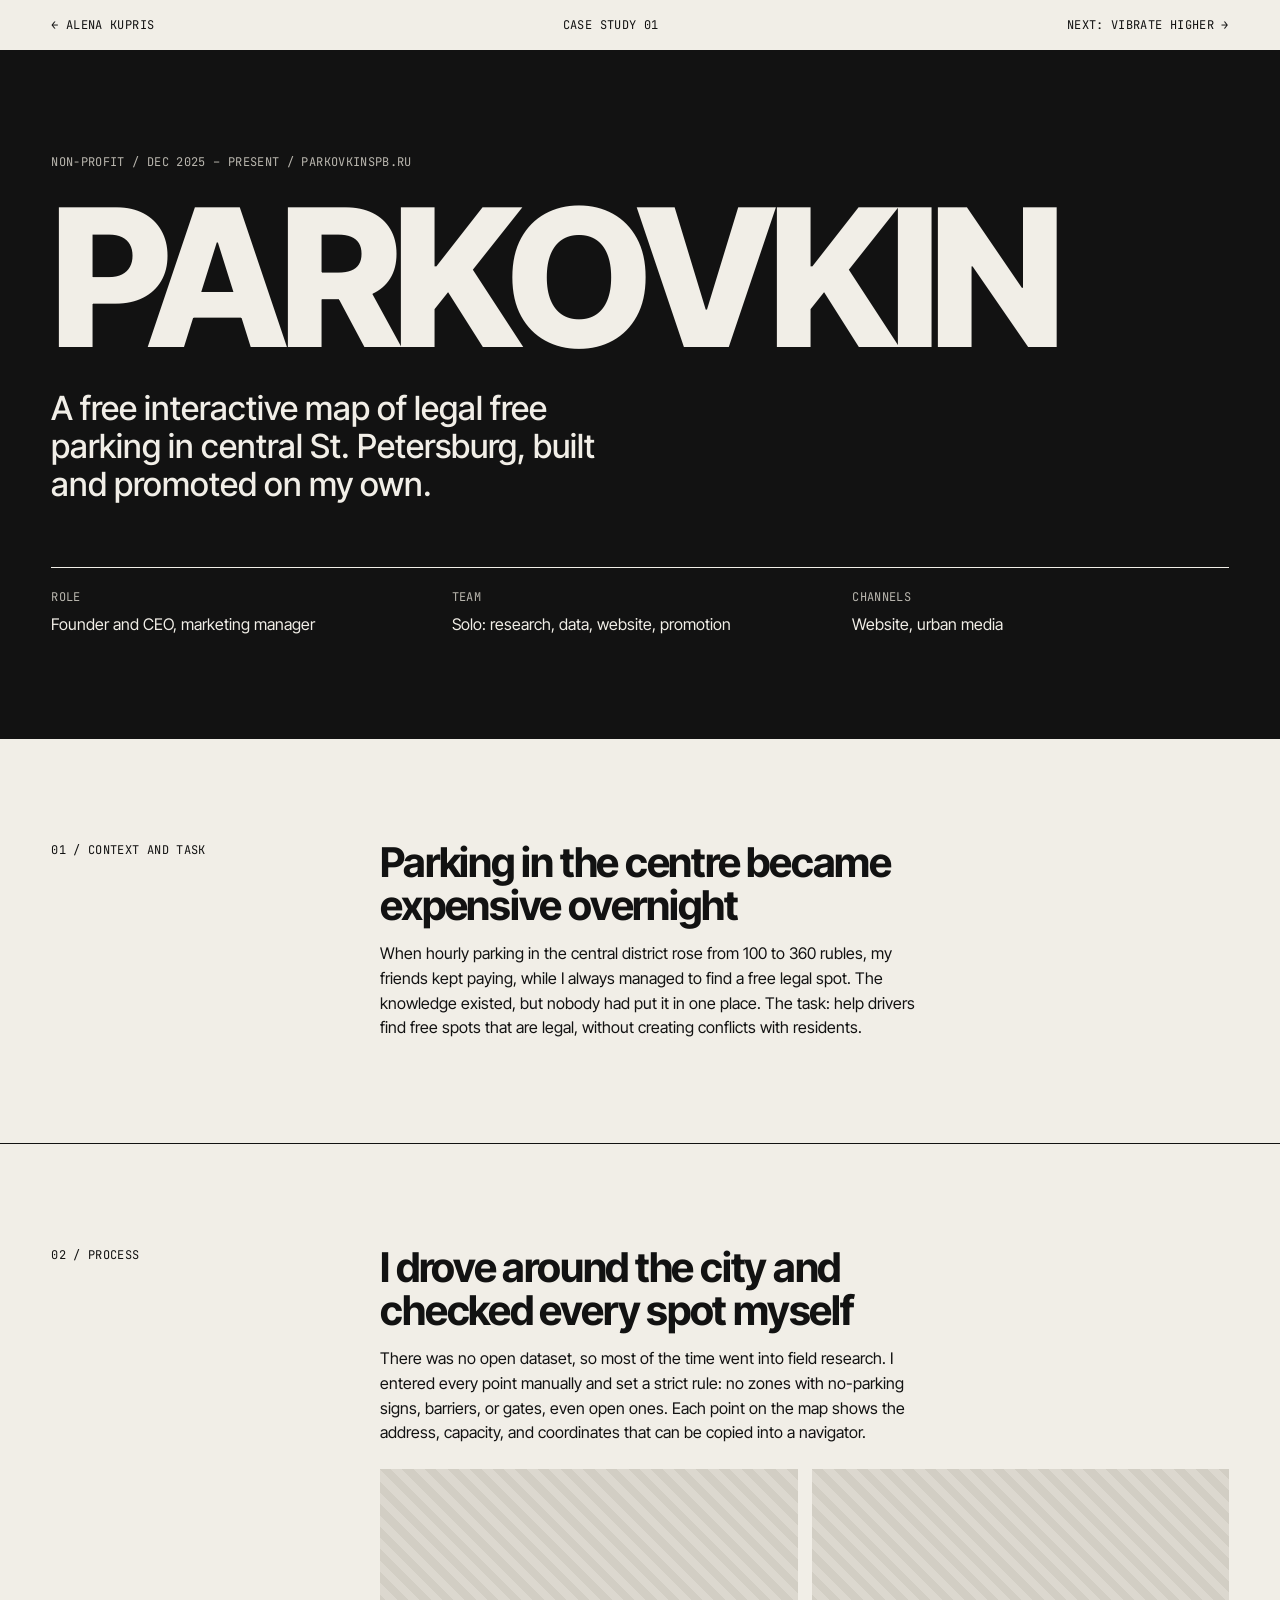
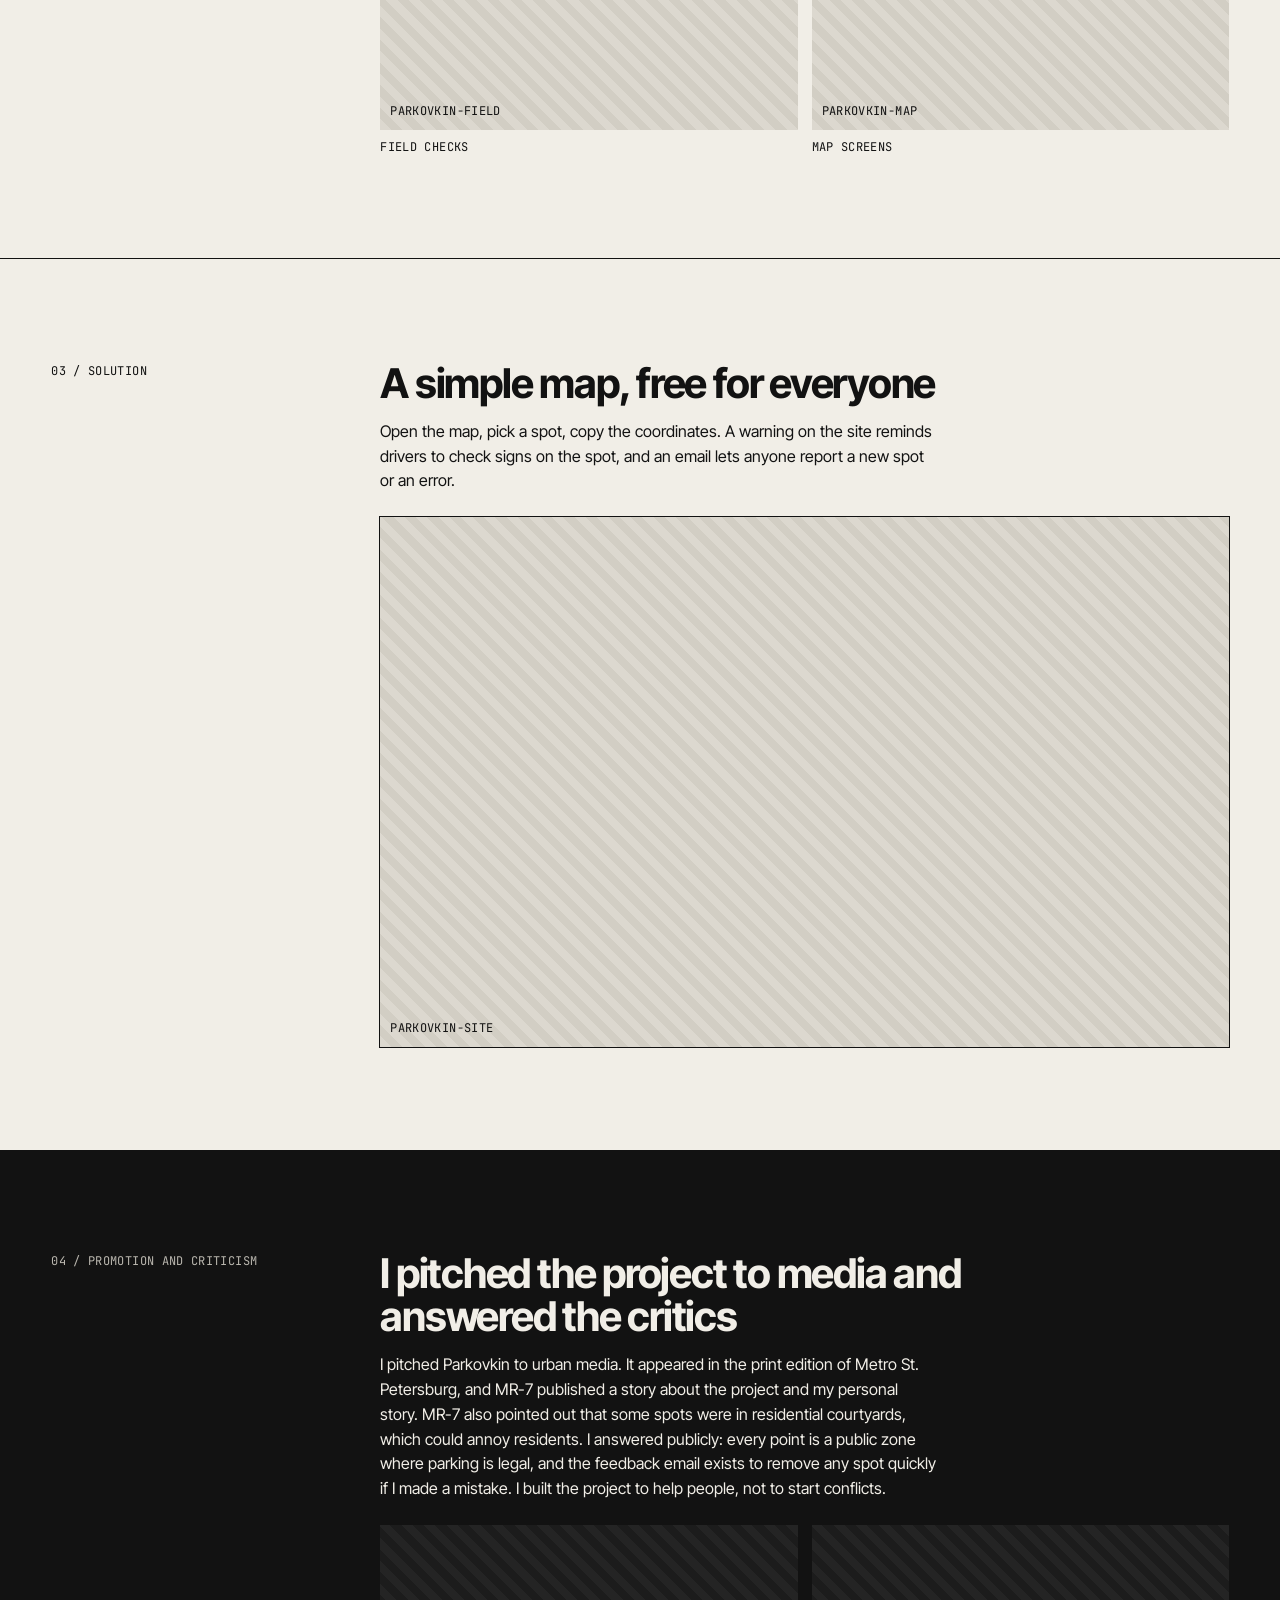
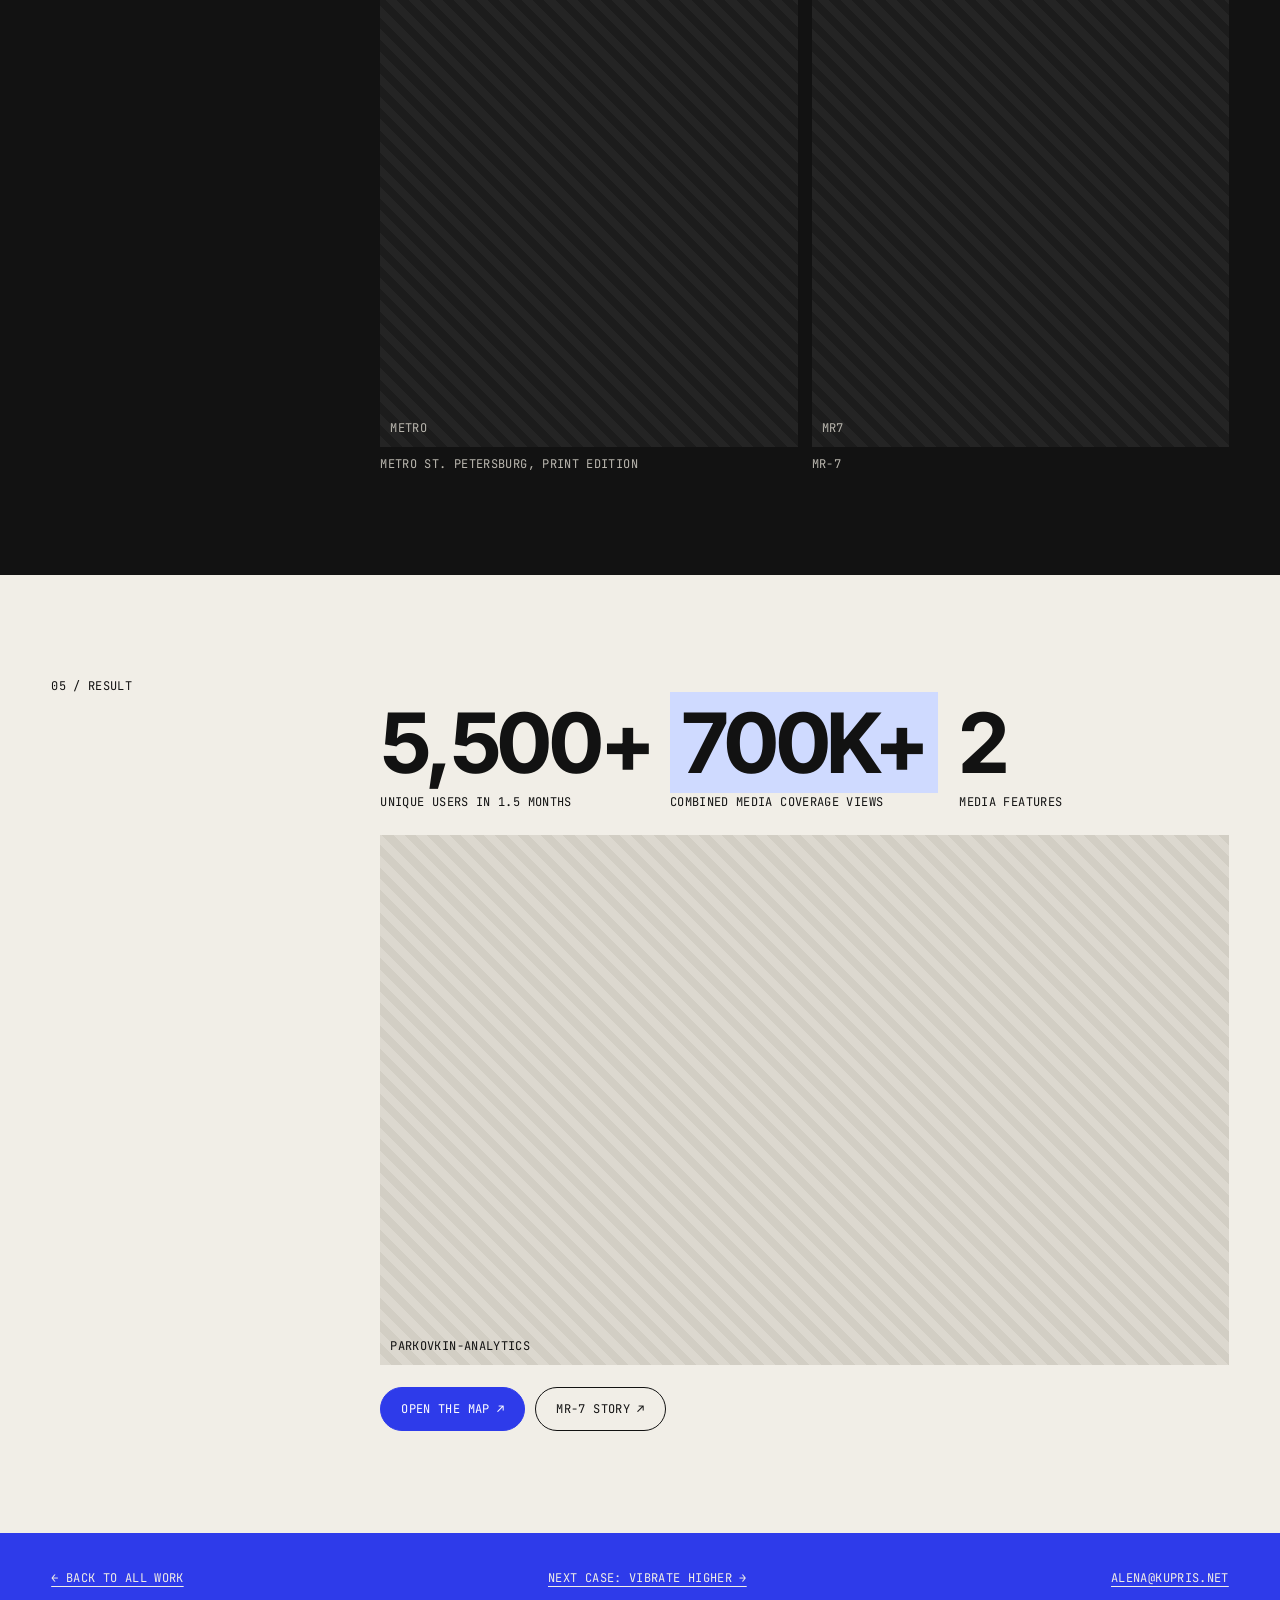
==== parkovkin.html @ 4ee92d3b "Add files via upload" ====
<!DOCTYPE html>
<html lang="en">
<head>
  <meta charset="UTF-8">
  <meta name="viewport" content="width=device-width, initial-scale=1, viewport-fit=cover">
  <title>Parkovkin — case study — Alena Kupris</title>
  <meta name="description" content="Parkovkin: a free map of legal free parking in central St. Petersburg. Idea, launch, users, and press.">
  <link rel="preconnect" href="https://fonts.googleapis.com">
  <link rel="preconnect" href="https://fonts.gstatic.com" crossorigin>
  <link href="https://fonts.googleapis.com/css2?family=Inter+Tight:wght@400;500;700;800&family=JetBrains+Mono:wght@400;500&display=swap" rel="stylesheet">
  <link rel="stylesheet" href="style.css">
</head>
<body>
<div class="cursor" id="cursor" aria-hidden="true"></div>

<nav class="pagebar mono">
  <a href="index.html#work">← Alena Kupris</a>
  <span class="hide-sm">Case study 01</span>
  <a href="vibrate-higher.html">Next: Vibrate Higher →</a>
</nav>

<header class="sec dark case-hero">
  <p class="mono muted">Non-profit / Dec 2025 – present / parkovkinspb.ru</p>
  <h1 class="giant giant--bleed">Parkovkin</h1>
  <p class="lead">A free interactive map of legal free parking in central St. Petersburg, built and promoted on my own.</p>
  <div class="case-facts">
    <div><p class="mono muted">Role</p><p>Founder and CEO, marketing manager</p></div>
    <div><p class="mono muted">Team</p><p>Solo: research, data, website, promotion</p></div>
    <div><p class="mono muted">Channels</p><p>Website, urban media</p></div>
  </div>
</header>

<main>
<section class="sec case-step">
  <p class="mono step-n">01 / Context and task</p>
  <div>
    <h2 class="h2">Parking in the centre became expensive overnight</h2>
    <p class="body">When hourly parking in the central district rose from 100 to 360 rubles, my friends kept paying, while I always managed to find a free legal spot. The knowledge existed, but nobody had put it in one place. The task: help drivers find free spots that are legal, without creating conflicts with residents.</p>
  </div>
</section>

<section class="sec case-step bordered">
  <p class="mono step-n">02 / Process</p>
  <div>
    <h2 class="h2">I drove around the city and checked every spot myself</h2>
    <p class="body">There was no open dataset, so most of the time went into field research. I entered every point manually and set a strict rule: no zones with no-parking signs, barriers, or gates, even open ones. Each point on the map shows the address, capacity, and coordinates that can be copied into a navigator.</p>
    <div class="grid2 mt">
      <figure><div class="media media--wide" data-src="img/parkovkin-field"><span class="mono">parkovkin-field</span></div><figcaption class="mono">Field checks</figcaption></figure>
      <figure><div class="media media--wide" data-src="img/parkovkin-map"><span class="mono">parkovkin-map</span></div><figcaption class="mono">Map screens</figcaption></figure>
    </div>
  </div>
</section>

<section class="sec case-step bordered">
  <p class="mono step-n">03 / Solution</p>
  <div>
    <h2 class="h2">A simple map, free for everyone</h2>
    <p class="body">Open the map, pick a spot, copy the coordinates. A warning on the site reminds drivers to check signs on the spot, and an email lets anyone report a new spot or an error.</p>
    <div class="media media--wide media--framed mt" data-src="img/parkovkin-site"><span class="mono">parkovkin-site</span></div>
  </div>
</section>

<section class="sec case-step dark">
  <p class="mono step-n muted">04 / Promotion and criticism</p>
  <div>
    <h2 class="h2">I pitched the project to media and answered the critics</h2>
    <p class="body">I pitched Parkovkin to urban media. It appeared in the print edition of Metro St. Petersburg, and MR-7 published a story about the project and my personal story. MR-7 also pointed out that some spots were in residential courtyards, which could annoy residents. I answered publicly: every point is a public zone where parking is legal, and the feedback email exists to remove any spot quickly if I made a mistake. I built the project to help people, not to start conflicts.</p>
    <div class="grid2 mt">
      <figure><div class="media media--tall" data-src="img/metro"><span class="mono">metro</span></div><figcaption class="mono muted">Metro St. Petersburg, print edition</figcaption></figure>
      <figure><div class="media media--tall" data-src="img/mr7"><span class="mono">mr7</span></div><figcaption class="mono muted">MR-7</figcaption></figure>
    </div>
  </div>
</section>

<section class="sec case-step">
  <p class="mono step-n">05 / Result</p>
  <div>
    <div class="stats3">
      <div><p class="num num--xl">5,500+</p><p class="mono">unique users in 1.5 months</p></div>
      <div><p class="num num--xl"><mark>700K+</mark></p><p class="mono">combined media coverage views</p></div>
      <div><p class="num num--xl">2</p><p class="mono">media features</p></div>
    </div>
    <div class="media media--wide mt" data-src="img/parkovkin-analytics"><span class="mono">parkovkin-analytics</span></div>
    <div class="btns">
      <a class="pill pill--fill mono" href="https://parkovkinspb.ru/" target="_blank" rel="noopener">Open the map ↗</a>
      <a class="pill mono" href="https://mr-7.ru/articles/2026/09/01/peterburzhenka-sozdala-kartu-s-besplatnymi-stoiankami-v-tsentre-nekotorye-okazalis-vo-dvorakh-zhilykh-domov-news" target="_blank" rel="noopener">MR-7 story ↗</a>
    </div>
  </div>
</section>
</main>

<footer class="sec contact contact--slim">
  <div class="contact__row mono">
    <a href="index.html">← Back to all work</a>
    <a href="vibrate-higher.html">Next case: Vibrate Higher →</a>
    <a href="mailto:alena@kupris.net">alena@kupris.net</a>
  </div>
</footer>
<script src="script.js"></script>
</body>
</html>
---- style.css ----
/* ===== Палитра: чтобы сменить акцент, поменяйте --sig, --sig-dark и --mark ===== */
:root{
  --paper:#F1EEE7;
  --ink:#121212;
  --crowd:#B9B6AE;
  --sig:#2E3BEA;        /* ультрамарин: акцент на светлом */
  --sig-dark:#9AA4FF;   /* тот же акцент для тёмных блоков */
  --mark:#CFDAFF;       /* «маркер» под словами и цифрами */
  --line:#3a3a3a;
  --pad:clamp(20px,4vw,56px);
}
*,*::before,*::after{box-sizing:border-box}
html{scroll-behavior:smooth;overflow-x:clip}
body{margin:0;overflow-x:clip;background:var(--paper);color:var(--ink);font-family:'Inter Tight',system-ui,sans-serif;font-size:16px;line-height:1.5;-webkit-font-smoothing:antialiased}
p,h1,h2,h3,ul,figure{margin:0}
ul{padding:0;list-style:none}
a{color:inherit;text-decoration:none}
a:focus-visible{outline:2px solid var(--sig);outline-offset:3px}

/* ---------- type ---------- */
.mono{font-family:'JetBrains Mono',monospace;font-size:12px;letter-spacing:.03em;text-transform:uppercase;line-height:1.5}
.muted{color:var(--crowd)}
.accent{color:var(--sig)}
.dark .accent{color:var(--sig-dark)}
mark{background:var(--mark);color:var(--ink);padding:0 .15em}
.label{margin-bottom:18px}
.lead{font-size:clamp(22px,2.6vw,38px);line-height:1.15;font-weight:500;max-width:30ch}
.body{font-size:15px;line-height:1.55;margin-top:14px;max-width:56ch}
.num{font-weight:700;font-size:clamp(40px,5vw,72px);letter-spacing:-.04em;line-height:1;margin-bottom:8px}
.num--xl{font-size:clamp(52px,6.5vw,100px)}
.giant{font-weight:800;text-transform:uppercase;letter-spacing:-.045em;line-height:.86;font-size:clamp(64px,15vw,240px)}
.giant--md{font-size:clamp(48px,8vw,128px);margin:4px 0 36px}
.giant--bleed{margin:clamp(32px,6vw,90px) -6vw clamp(32px,4vw,56px) 0}
.h3{font-weight:700;font-size:clamp(22px,2.4vw,32px);line-height:1.1;margin:18px 0 6px}

/* ---------- sections ---------- */
.sec{padding:clamp(56px,8vw,120px) var(--pad);position:relative}
.dark{background:var(--ink);color:var(--paper);overflow:clip}
.bordered{border-top:1px solid var(--ink)}
.meta{display:flex;justify-content:space-between;gap:16px;flex-wrap:wrap}
.dark .meta,.dark .label{color:var(--crowd)}
.btns{display:flex;flex-wrap:wrap;gap:10px;margin-top:22px}
.pill{border:1px solid currentColor;border-radius:40px;padding:12px 20px;transition:background .2s,color .2s}
.pill:hover{background:var(--ink);color:var(--paper)}
.pill--light:hover{background:var(--paper);color:var(--ink)}
figcaption{margin-top:8px}

/* ---------- media slots ---------- */
.media{position:relative;overflow:hidden;display:flex;align-items:flex-end;padding:10px;background:repeating-linear-gradient(45deg,#dcd8cf 0 8px,#d2cec4 8px 16px)}
.dark .media{background:repeating-linear-gradient(45deg,#242424 0 8px,#1c1c1c 8px 16px);color:var(--crowd)}
.media img,.media video{position:absolute;inset:0;width:100%;height:100%;object-fit:cover}
.media.loaded{background:none}
.media.loaded>.mono{display:none}
.media--portrait{aspect-ratio:3/4}
.media--portrait img{filter:grayscale(1);transition:filter .5s}
.media--portrait:hover img{filter:none}
.media--wide{aspect-ratio:16/10}
.media--video{aspect-ratio:16/9}
.media--tall{aspect-ratio:4/5}
.media--sq{aspect-ratio:1}
.media--framed{outline:1px solid var(--ink)}

/* ---------- hero ---------- */
.hero{position:relative;height:100vh;height:100svh;min-height:600px;overflow:hidden;background:var(--paper)}
.crowd{position:absolute;inset:0;display:flex;flex-wrap:wrap;align-content:flex-start;gap:4px 12px;padding:64px var(--pad) 0;font-family:'JetBrains Mono',monospace;font-size:clamp(11px,.9vw,13px);line-height:1.45;overflow:hidden;user-select:none}
.crowd span{white-space:nowrap}
.crowd--back{color:var(--ink)}
.crowd--back .hl{background:var(--mark);font-weight:500;padding:0 3px}
.crowd--front{background:var(--paper);color:var(--crowd);
  -webkit-mask-image:radial-gradient(circle at var(--x,50%) var(--y,30%),transparent 110px,#000 150px);
          mask-image:radial-gradient(circle at var(--x,50%) var(--y,30%),transparent 110px,#000 150px)}
.crowd--front .hl{background:none;font-weight:400;padding:0 3px}
.topbar{position:absolute;top:0;left:0;right:0;z-index:5;display:flex;justify-content:space-between;gap:16px;padding:calc(16px + env(safe-area-inset-top,0px)) var(--pad) 16px;background:var(--paper);border-bottom:1px solid var(--ink)}
.topbar a:hover{color:var(--sig)}
.hero__hint{position:absolute;z-index:5;top:72px;right:var(--pad);background:var(--ink);color:var(--paper);padding:8px 14px;border-radius:40px;pointer-events:none}
.hero__content{position:absolute;left:0;right:0;bottom:0;z-index:4;background:var(--paper);border-top:1px solid var(--ink);padding:clamp(20px,3vw,40px) var(--pad) clamp(24px,3vw,40px);display:grid;grid-template-columns:minmax(0,1.25fr) minmax(0,1fr);gap:16px 48px;align-items:end}
.hero__name{grid-column:1/-1;font-weight:800;text-transform:uppercase;letter-spacing:-.05em;line-height:.85;font-size:clamp(56px,11.5vw,200px)}
.hero__claim{font-size:clamp(20px,2.2vw,34px);line-height:1.15;font-weight:500;max-width:24ch}
.circled{position:relative;display:inline-block}
.circled svg{position:absolute;left:-8%;top:-22%;width:116%;height:144%;overflow:visible;pointer-events:none}
.draw{fill:none;stroke:var(--sig);stroke-width:3;stroke-linecap:round;stroke-dasharray:900;stroke-dashoffset:900;animation:draw 1.2s .5s ease-out forwards}
@keyframes draw{to{stroke-dashoffset:0}}
.proof{display:grid;grid-template-columns:repeat(3,minmax(0,1fr));gap:16px}
.proof b{display:block;font-size:clamp(28px,3vw,48px);letter-spacing:-.04em;line-height:1;margin-bottom:6px}
.proof span{font-size:13px;line-height:1.3;display:block}

/* ---------- about ---------- */
.about{display:grid;grid-template-columns:minmax(0,.8fr) minmax(0,1.6fr);gap:clamp(24px,5vw,80px);align-items:start}
.stats{display:grid;grid-template-columns:repeat(4,minmax(0,1fr));gap:20px;margin-top:40px}
.stats .num{font-size:clamp(36px,4.2vw,64px)}
.stats--3{grid-template-columns:repeat(3,minmax(0,1fr));margin:28px 0 8px}
.ring{position:relative;display:inline-block}
.ring svg{position:absolute;left:-7%;top:-22%;width:114%;height:144%;overflow:visible}
.ring ellipse{fill:none;stroke:var(--sig);stroke-width:2;vector-effect:non-scaling-stroke}

/* ---------- parkovkin ---------- */
.cols3{display:grid;grid-template-columns:repeat(3,minmax(0,1fr));gap:28px}
.cols3 p:last-child{font-size:15px;line-height:1.5;margin-top:8px;max-width:36ch}
.park__main{display:grid;grid-template-columns:minmax(0,1.3fr) minmax(0,1fr);gap:clamp(24px,5vw,80px);align-items:center}
.park__stats{display:flex;flex-direction:column;gap:26px}
.row4{display:grid;grid-template-columns:repeat(4,minmax(0,1fr));gap:14px;margin-top:clamp(32px,4vw,56px)}
.row3{display:grid;grid-template-columns:repeat(3,minmax(0,1fr));gap:14px;margin:clamp(32px,4vw,56px) 0 10px}

/* ---------- vibrate higher ---------- */
.vibe{display:grid;grid-template-columns:minmax(0,1fr) minmax(0,1.3fr);gap:clamp(24px,5vw,80px);margin-top:28px;align-items:start}
.vibe__wins{display:grid;grid-template-columns:repeat(2,minmax(0,1fr));gap:14px}
.vibe__wins .win-a,.vibe__wins .win-d{grid-column:1/-1}

/* ---------- experience ---------- */
.jobs{border-bottom:1px solid var(--line)}
.job{display:grid;grid-template-columns:170px minmax(0,1fr) minmax(0,1.5fr);gap:24px;padding:24px 0;border-top:1px solid var(--line)}
.job h3{font-size:clamp(20px,2vw,28px);font-weight:700;margin-bottom:4px}
.job>p:last-child{font-size:15px;line-height:1.55}
.work-feature{display:grid;grid-template-columns:minmax(0,1.3fr) minmax(0,1fr);gap:clamp(24px,5vw,80px);align-items:end;margin-top:clamp(48px,6vw,80px)}

/* ---------- more work ---------- */
.grid-work{display:grid;grid-template-columns:repeat(3,minmax(0,1fr));gap:clamp(20px,3vw,36px) 18px}
.w--big{grid-column:span 2}
.w h3{font-size:clamp(18px,1.8vw,24px);font-weight:700;margin:14px 0 2px}
.grid-work .media--tall{aspect-ratio:auto;height:100%;min-height:240px}
.w{display:flex;flex-direction:column}
.w .media{flex:1}
.w--big .media,.w .media--sq{flex:none}

/* ---------- impact ---------- */
.impact{display:grid;grid-template-columns:repeat(2,minmax(0,1fr));gap:clamp(24px,5vw,72px)}
.impact .mono{margin-top:16px}
.impact .h3{margin-top:6px}

/* ---------- research ---------- */
.research{border-bottom:1px solid var(--line)}
.r{display:grid;grid-template-columns:170px minmax(0,1fr) minmax(0,1.5fr);gap:24px;padding:28px 0;border-top:1px solid var(--line)}
.r h3{font-size:clamp(24px,3vw,44px);font-weight:700;letter-spacing:-.03em;line-height:1;margin-bottom:8px}
.r>p:last-child{font-size:15px;line-height:1.55}

/* ---------- teaching ---------- */
.teach{display:grid;grid-template-columns:minmax(0,1.2fr) minmax(0,1fr);gap:clamp(24px,5vw,80px)}
.teach .h3:first-child{margin-top:0}
.teach__side .mono{margin-top:8px}
.coddy{margin-top:40px;padding-top:4px;border-top:1px solid var(--ink)}

/* ---------- recognition ---------- */
.awards li{display:grid;grid-template-columns:minmax(0,1.3fr) minmax(0,1fr);gap:24px;padding:16px 0;border-top:1px solid var(--ink);font-size:clamp(17px,1.6vw,22px);font-weight:500;line-height:1.25}
.awards li:last-child{border-bottom:1px solid var(--ink)}
.awards .mono{align-self:center}

/* ---------- contact ---------- */
.contact{background:var(--sig);color:var(--paper)}
.contact .giant{margin:48px 0 28px}
.contact__row{display:flex;justify-content:space-between;gap:16px;flex-wrap:wrap}
.contact__row a{text-decoration:underline;text-underline-offset:4px}

/* ---------- cursor: inverts whatever is under it, so it never blends in ---------- */
.cursor{position:fixed;left:0;top:0;width:10px;height:10px;border-radius:50%;background:#fff;mix-blend-mode:difference;pointer-events:none;z-index:1000;transform:translate(-50%,-50%);transition:width .2s,height .2s,background .2s,border-color .2s;border:1.5px solid transparent;display:none;opacity:0}
@media (hover:hover) and (pointer:fine){
  .cursor{display:block}
  .cursor.is-hero{width:250px;height:250px;background:transparent;border-color:#fff}
  .cursor.is-link{width:36px;height:36px}
}

/* ---------- responsive ---------- */
@media (max-width:900px){
  .about,.park__main,.vibe,.work-feature,.impact,.teach{grid-template-columns:1fr}
  .hero__content{grid-template-columns:1fr}
  .stats{grid-template-columns:repeat(2,minmax(0,1fr));row-gap:32px}
  .cols3{grid-template-columns:1fr}
  .job,.r{grid-template-columns:1fr;gap:6px}
  .row4{grid-template-columns:repeat(2,minmax(0,1fr))}
  .grid-work{grid-template-columns:repeat(2,minmax(0,1fr))}
  .w--big{grid-column:1/-1}
  .awards li{grid-template-columns:1fr;gap:4px}
  .media--portrait{max-width:380px}
}
@media (max-width:600px){
  .hide-sm{display:none}
  .hero__hint{top:62px;left:var(--pad);right:auto}
  .proof{grid-template-columns:1fr;gap:10px}
  .proof li{display:flex;align-items:baseline;gap:12px}
  .proof b{margin:0;min-width:96px}
  .crowd--front{-webkit-mask-image:radial-gradient(circle at var(--x,50%) var(--y,30%),transparent 75px,#000 110px);mask-image:radial-gradient(circle at var(--x,50%) var(--y,30%),transparent 75px,#000 110px)}
  .row3,.stats--3{grid-template-columns:1fr 1fr}
  .grid-work{grid-template-columns:1fr}
}
@media (prefers-reduced-motion:reduce){
  html{scroll-behavior:auto}
  .draw{animation:none;stroke-dashoffset:0}
}
html.has-cursor, html.has-cursor *{cursor:none !important}

/* ===================== v3 additions ===================== */
.topbar__links{display:flex;gap:20px}
.numbers{display:grid;grid-template-columns:repeat(5,minmax(0,1fr));gap:20px;padding:clamp(28px,4vw,48px) var(--pad);border-top:1px solid var(--ink);border-bottom:1px solid var(--ink)}
.numbers .num{font-size:clamp(36px,4.5vw,68px)}
.about{padding-bottom:clamp(40px,6vw,80px)}

.pill--fill{background:var(--sig);border-color:var(--sig);color:#fff}
.pill--fill:hover{background:var(--ink);border-color:var(--ink);color:var(--paper)}
.dark .pill--fill:hover{background:var(--paper);border-color:var(--paper);color:var(--ink)}

.key__media{display:grid;grid-template-columns:minmax(0,1.4fr) minmax(0,1fr);gap:clamp(24px,5vw,72px);align-items:center;margin-top:clamp(40px,5vw,72px)}
.key__stats{display:flex;flex-direction:column;gap:24px}
.vibe__wins .win-wide{grid-column:1/-1}

/* experience timeline */
.co{display:grid;grid-template-columns:minmax(0,.7fr) minmax(0,1.6fr);gap:clamp(24px,5vw,72px);padding:clamp(36px,4vw,56px) 0;border-top:1px solid var(--line)}
.co--last{border-bottom:1px solid var(--line)}
.co__meta{position:sticky;top:24px;align-self:start;display:flex;flex-direction:column;gap:12px}
.co__name{font-size:clamp(28px,3.4vw,52px);font-weight:800;letter-spacing:-.03em;line-height:1;text-transform:uppercase}
.co__line{font-size:clamp(17px,1.6vw,22px);line-height:1.35;margin-bottom:22px;max-width:44ch}
.facts li{padding:10px 0;border-bottom:1px solid var(--line);font-size:15px;line-height:1.5}
.facts li:first-child{padding-top:0}
.facts b{color:var(--sig-dark);font-weight:700}
.co__work{display:grid;grid-template-columns:repeat(2,minmax(0,1fr));gap:16px;margin-top:28px}
.card h4{font-size:18px;font-weight:700;margin:12px 0 2px}
a.card:hover h4{color:var(--sig-dark)}
.grid2{display:grid;grid-template-columns:repeat(2,minmax(0,1fr));gap:14px}
.grid3{display:grid;grid-template-columns:repeat(3,minmax(0,1fr));gap:14px}
.co__body>.grid3{margin-top:28px}
.grid5{display:grid;grid-template-columns:repeat(5,minmax(0,1fr));gap:10px}
.span2{grid-column:1/-1}
.mt{margin-top:24px}

/* teaching */
.stats3{display:grid;grid-template-columns:repeat(3,minmax(0,1fr));gap:20px;margin:24px 0 8px}
.teach .grid2{align-content:start}

/* volunteering */
.tint{background:#E6E2D8}
.giant--sm{font-size:clamp(40px,6vw,96px);margin:10px 0 18px}
.vol{display:grid;grid-template-columns:minmax(0,1.3fr) minmax(0,1fr);gap:clamp(24px,5vw,72px);align-items:start}
.vol .grid2 .media--tall{aspect-ratio:4/5}
.vol2{display:grid;grid-template-columns:minmax(0,1.3fr) minmax(0,1fr);gap:clamp(24px,5vw,72px);margin-top:clamp(48px,6vw,88px);padding-top:clamp(32px,4vw,48px);border-top:1px solid var(--ink)}
.vol2 .h3{margin-top:8px}

/* beyond */
.beyond{display:grid;grid-template-columns:minmax(0,1.5fr) minmax(0,1fr);gap:clamp(24px,5vw,72px);align-items:start}
.small-list li{font-size:14px;line-height:1.45;padding:9px 0;border-top:1px solid var(--ink)}
.small-list li:last-child{border-bottom:1px solid var(--ink)}

/* case pages */
.pagebar{position:sticky;top:0;z-index:20;display:flex;justify-content:space-between;gap:16px;padding:calc(16px + env(safe-area-inset-top,0px)) var(--pad) 16px;background:var(--paper);border-bottom:1px solid var(--ink)}
.pagebar a:hover{color:var(--sig)}
.case-hero .lead{margin-top:8px}
.case-hero .giant{margin:24px 0 28px}
.case-facts{display:grid;grid-template-columns:repeat(3,minmax(0,1fr));gap:24px;margin-top:clamp(36px,5vw,64px);padding-top:20px;border-top:1px solid currentColor}
.case-facts p:last-child{font-size:16px;margin-top:6px}
.case-step{display:grid;grid-template-columns:minmax(0,.5fr) minmax(0,1.6fr);gap:clamp(24px,5vw,72px)}
.step-n{position:sticky;top:80px;align-self:start}
.h2{font-size:clamp(26px,3.2vw,48px);font-weight:700;letter-spacing:-.03em;line-height:1.05;max-width:22ch}
.case-step .body{font-size:16px;max-width:62ch}
.vibe-gallery{display:grid;grid-template-columns:repeat(2,minmax(0,1fr));gap:14px}
.contact--slim{padding-top:36px;padding-bottom:36px}

@media (max-width:900px){
  .numbers{grid-template-columns:repeat(2,minmax(0,1fr));row-gap:28px}
  .numbers>div:last-child{grid-column:1/-1}
  .key__media,.co,.vol,.vol2,.beyond,.case-step{grid-template-columns:1fr}
  .co__meta,.step-n{position:static}
  .case-facts{grid-template-columns:1fr}
}
@media (max-width:600px){
  .grid3{grid-template-columns:repeat(2,minmax(0,1fr))}
  .grid5{grid-template-columns:repeat(3,minmax(0,1fr))}
  .co__work,.vibe-gallery{grid-template-columns:1fr}
  .stats3{grid-template-columns:1fr 1fr}
  .topbar__links{gap:14px}
}
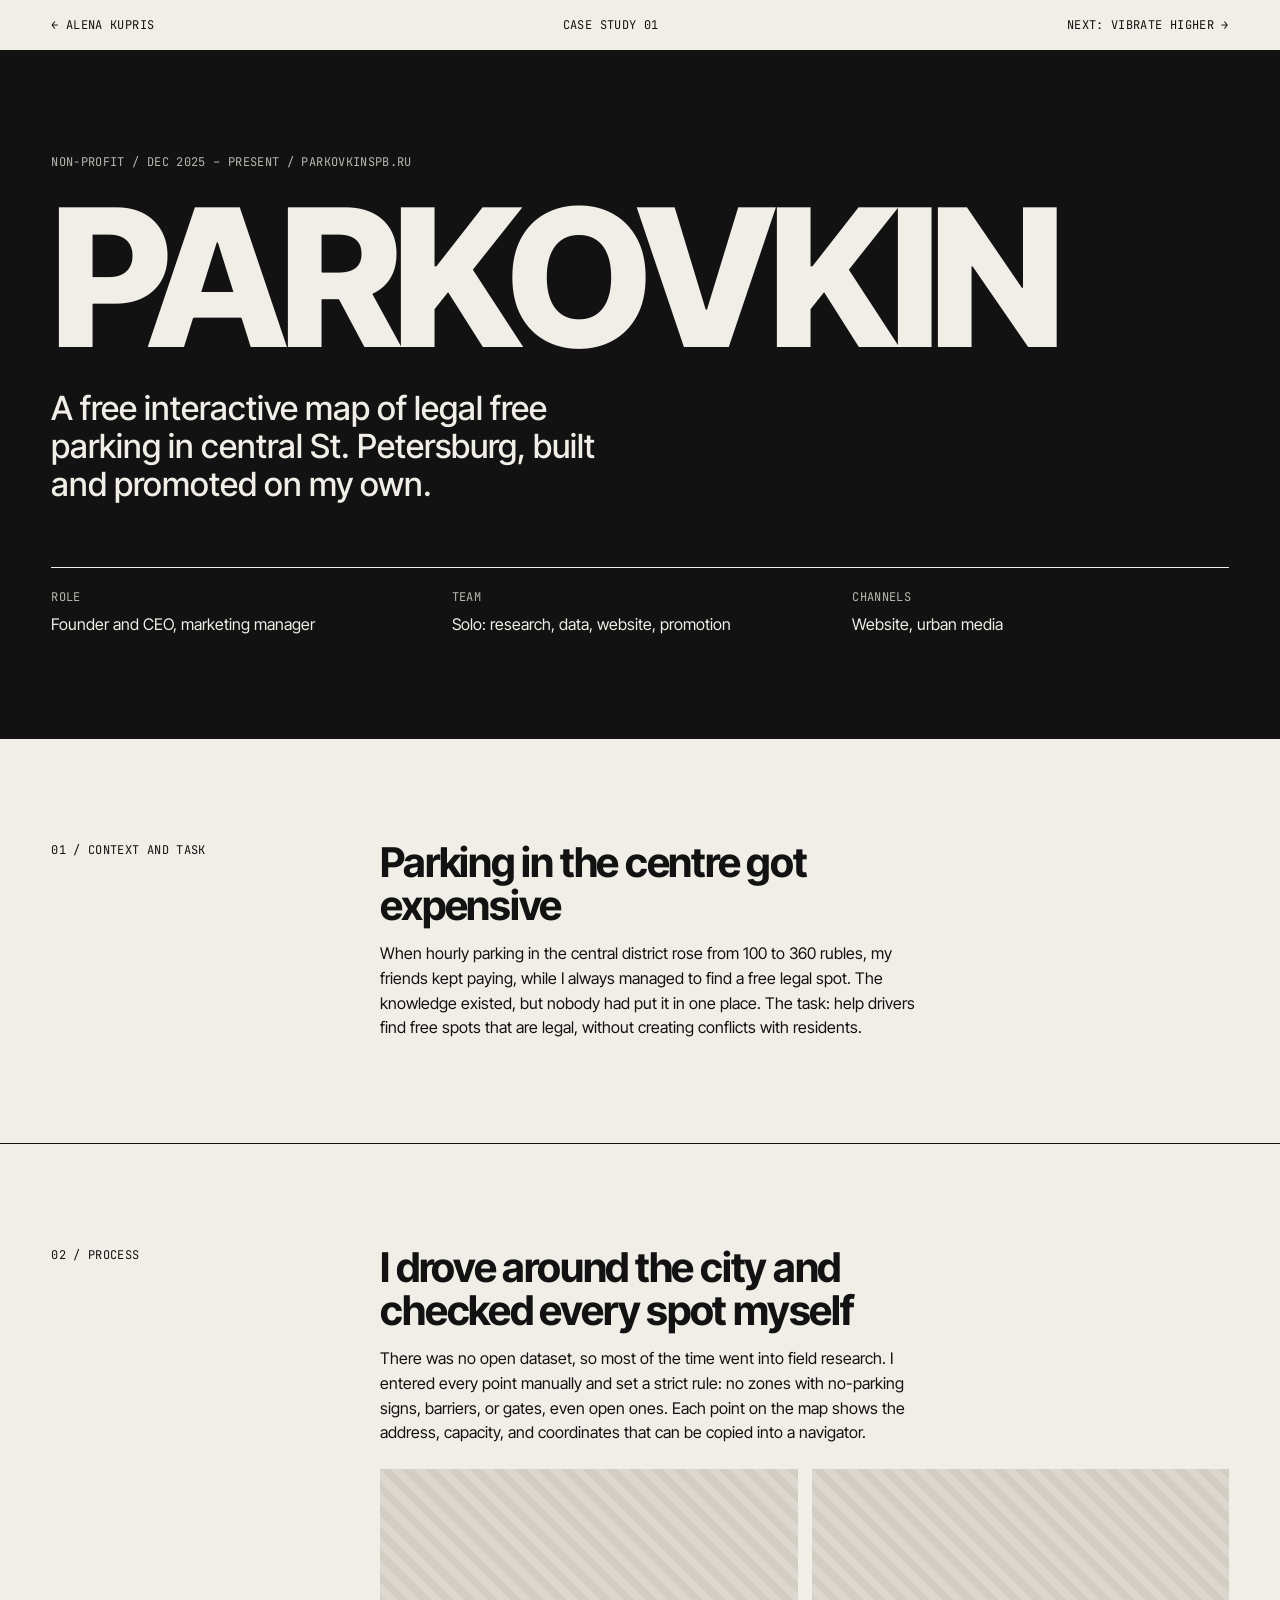
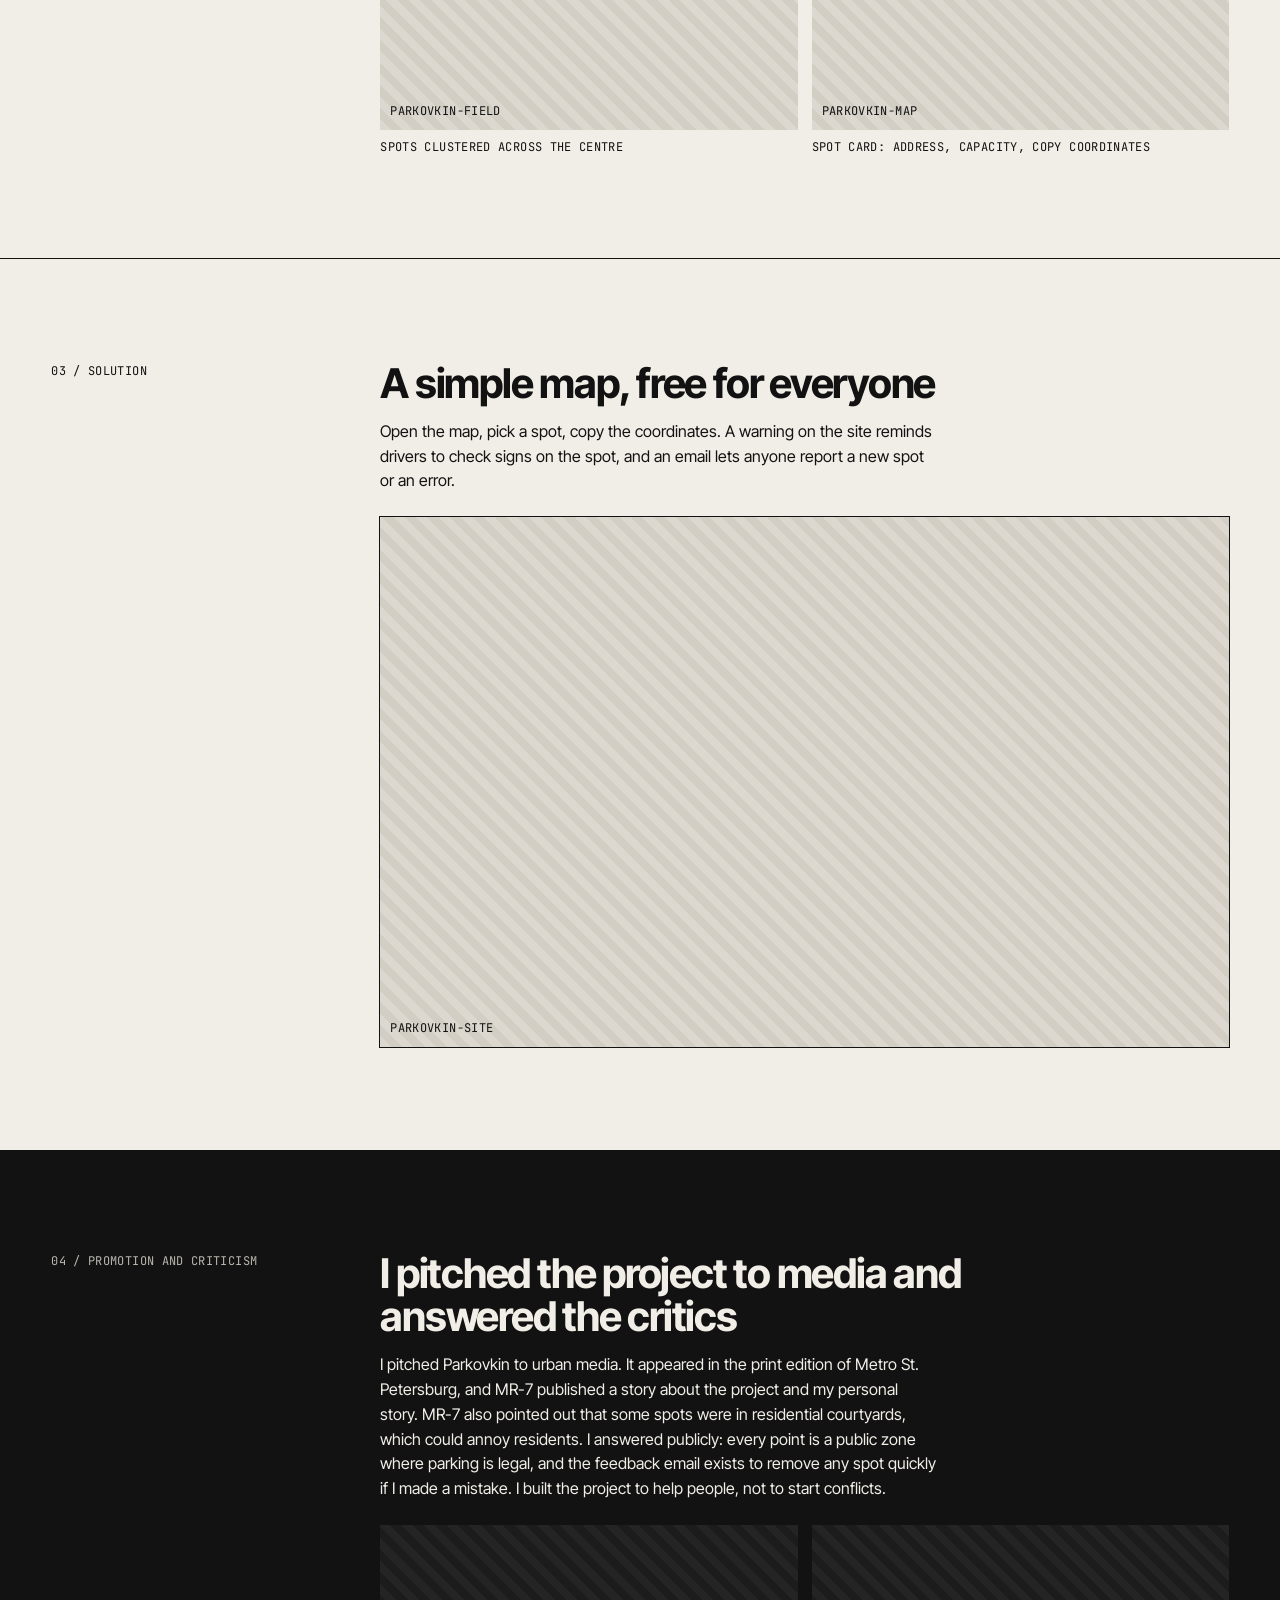
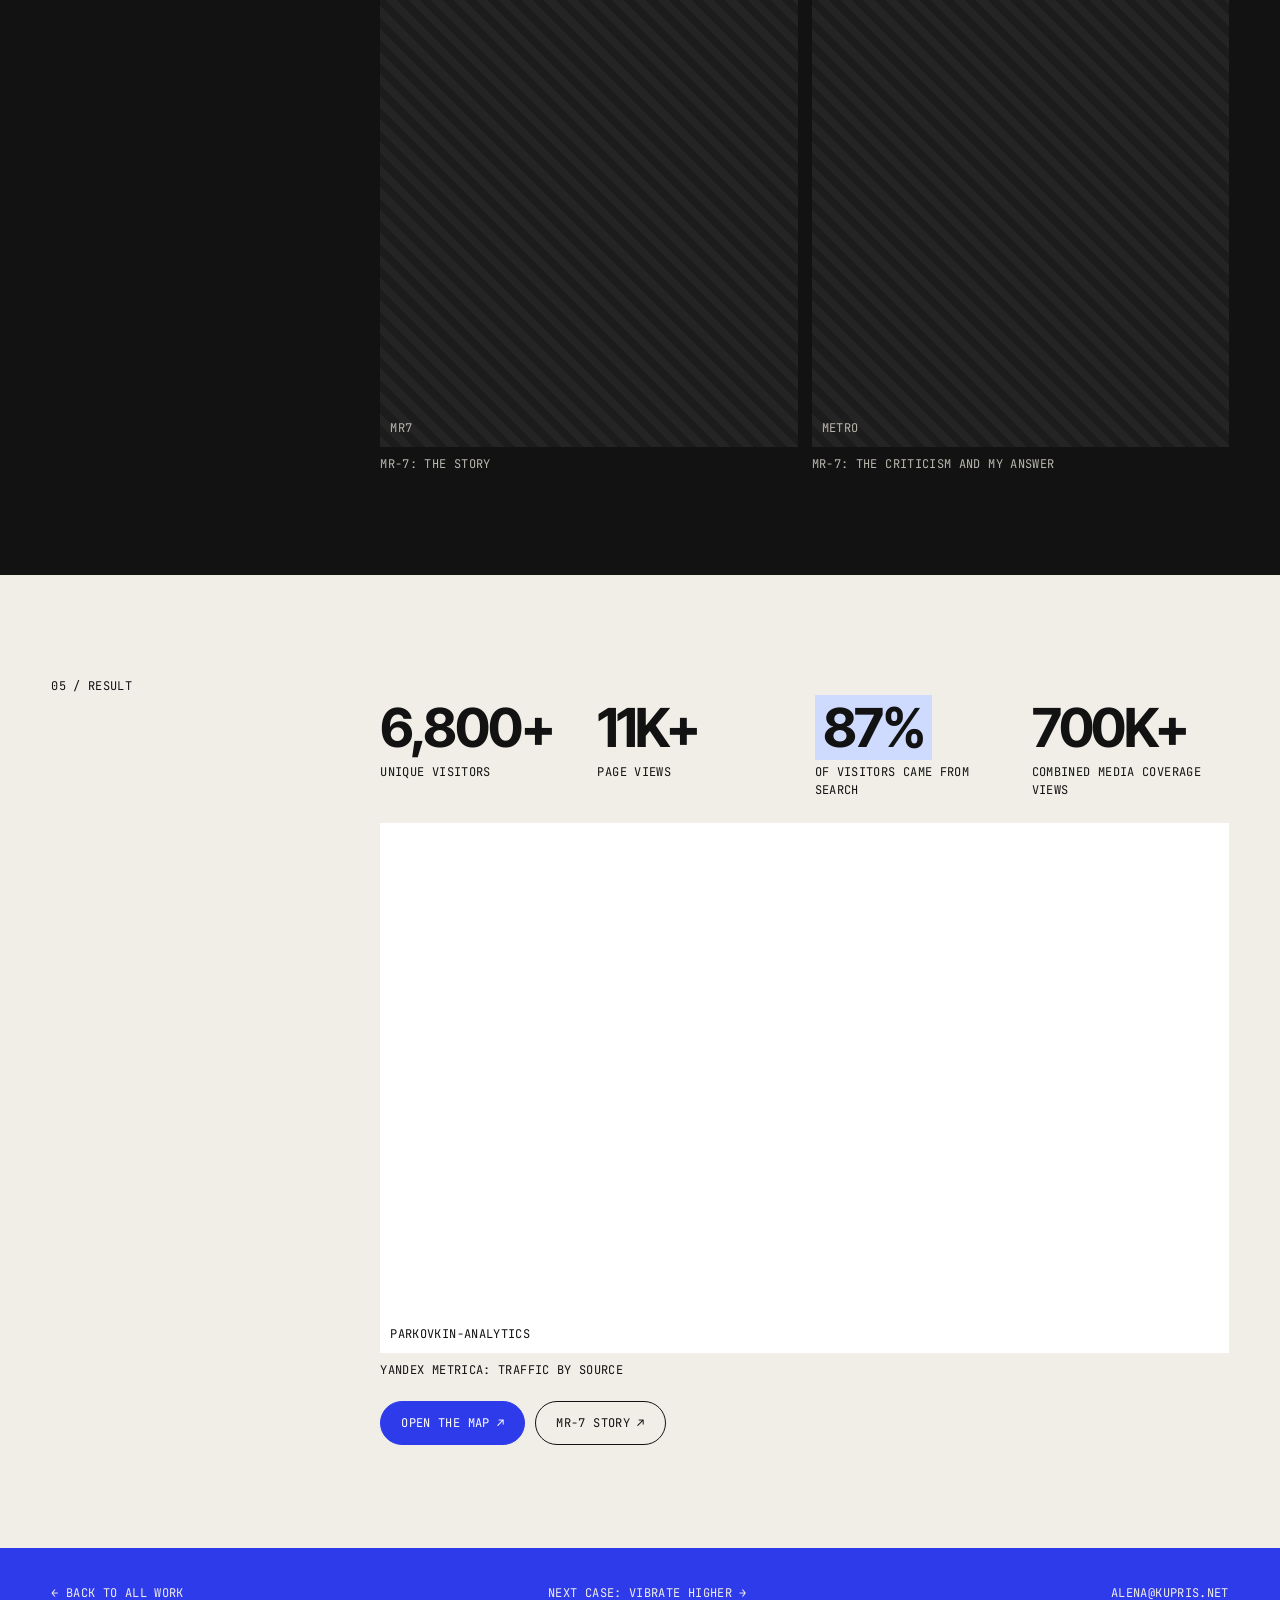
==== commit a41bd157: "Add files via upload" ====
--- a/parkovkin.html
+++ b/parkovkin.html
@@ -34,7 +34,7 @@
 <section class="sec case-step">
   <p class="mono step-n">01 / Context and task</p>
   <div>
-    <h2 class="h2">Parking in the centre became expensive overnight</h2>
+    <h2 class="h2">Parking in the centre got expensive</h2>
     <p class="body">When hourly parking in the central district rose from 100 to 360 rubles, my friends kept paying, while I always managed to find a free legal spot. The knowledge existed, but nobody had put it in one place. The task: help drivers find free spots that are legal, without creating conflicts with residents.</p>
   </div>
 </section>
@@ -45,8 +45,8 @@
     <h2 class="h2">I drove around the city and checked every spot myself</h2>
     <p class="body">There was no open dataset, so most of the time went into field research. I entered every point manually and set a strict rule: no zones with no-parking signs, barriers, or gates, even open ones. Each point on the map shows the address, capacity, and coordinates that can be copied into a navigator.</p>
     <div class="grid2 mt">
-      <figure><div class="media media--wide" data-src="img/parkovkin-field"><span class="mono">parkovkin-field</span></div><figcaption class="mono">Field checks</figcaption></figure>
-      <figure><div class="media media--wide" data-src="img/parkovkin-map"><span class="mono">parkovkin-map</span></div><figcaption class="mono">Map screens</figcaption></figure>
+      <figure><div class="media media--wide" data-src="img/parkovkin-field"><span class="mono">parkovkin-field</span></div><figcaption class="mono">Spots clustered across the centre</figcaption></figure>
+      <figure><div class="media media--wide" data-src="img/parkovkin-map"><span class="mono">parkovkin-map</span></div><figcaption class="mono">Spot card: address, capacity, copy coordinates</figcaption></figure>
     </div>
   </div>
 </section>
@@ -66,8 +66,8 @@
     <h2 class="h2">I pitched the project to media and answered the critics</h2>
     <p class="body">I pitched Parkovkin to urban media. It appeared in the print edition of Metro St. Petersburg, and MR-7 published a story about the project and my personal story. MR-7 also pointed out that some spots were in residential courtyards, which could annoy residents. I answered publicly: every point is a public zone where parking is legal, and the feedback email exists to remove any spot quickly if I made a mistake. I built the project to help people, not to start conflicts.</p>
     <div class="grid2 mt">
-      <figure><div class="media media--tall" data-src="img/metro"><span class="mono">metro</span></div><figcaption class="mono muted">Metro St. Petersburg, print edition</figcaption></figure>
-      <figure><div class="media media--tall" data-src="img/mr7"><span class="mono">mr7</span></div><figcaption class="mono muted">MR-7</figcaption></figure>
+      <figure><div class="media media--tall" data-src="img/mr7"><span class="mono">mr7</span></div><figcaption class="mono muted">MR-7: the story</figcaption></figure>
+      <figure><div class="media media--tall" data-src="img/metro"><span class="mono">metro</span></div><figcaption class="mono muted">MR-7: the criticism and my answer</figcaption></figure>
     </div>
   </div>
 </section>
@@ -76,11 +76,12 @@
   <p class="mono step-n">05 / Result</p>
   <div>
     <div class="stats3">
-      <div><p class="num num--xl">5,500+</p><p class="mono">unique users in 1.5 months</p></div>
-      <div><p class="num num--xl"><mark>700K+</mark></p><p class="mono">combined media coverage views</p></div>
-      <div><p class="num num--xl">2</p><p class="mono">media features</p></div>
+      <div><p class="num num--xl">6,800+</p><p class="mono">unique visitors</p></div>
+      <div><p class="num num--xl">11K+</p><p class="mono">page views</p></div>
+      <div><p class="num num--xl"><mark>87%</mark></p><p class="mono">of visitors came from search</p></div>
+      <div><p class="num num--xl">700K+</p><p class="mono">combined media coverage views</p></div>
     </div>
-    <div class="media media--wide mt" data-src="img/parkovkin-analytics"><span class="mono">parkovkin-analytics</span></div>
+    <figure class="mt"><div class="media media--wide media--contain" data-src="img/parkovkin-analytics"><span class="mono">parkovkin-analytics</span></div><figcaption class="mono">Yandex Metrica: traffic by source</figcaption></figure>
     <div class="btns">
       <a class="pill pill--fill mono" href="https://parkovkinspb.ru/" target="_blank" rel="noopener">Open the map ↗</a>
       <a class="pill mono" href="https://mr-7.ru/articles/2026/09/01/peterburzhenka-sozdala-kartu-s-besplatnymi-stoiankami-v-tsentre-nekotorye-okazalis-vo-dvorakh-zhilykh-domov-news" target="_blank" rel="noopener">MR-7 story ↗</a>
--- a/style.css
+++ b/style.css
@@ -265,3 +265,9 @@
   .stats3{grid-template-columns:1fr 1fr}
   .topbar__links{gap:14px}
 }
+
+.media--contain{background:#fff}
+.media--contain img{object-fit:contain}
+.case-step .stats3{grid-template-columns:repeat(4,minmax(0,1fr))}
+@media (max-width:600px){.case-step .stats3{grid-template-columns:1fr 1fr}}
+.case-step .stats3 .num{font-size:clamp(34px,4.2vw,64px)}
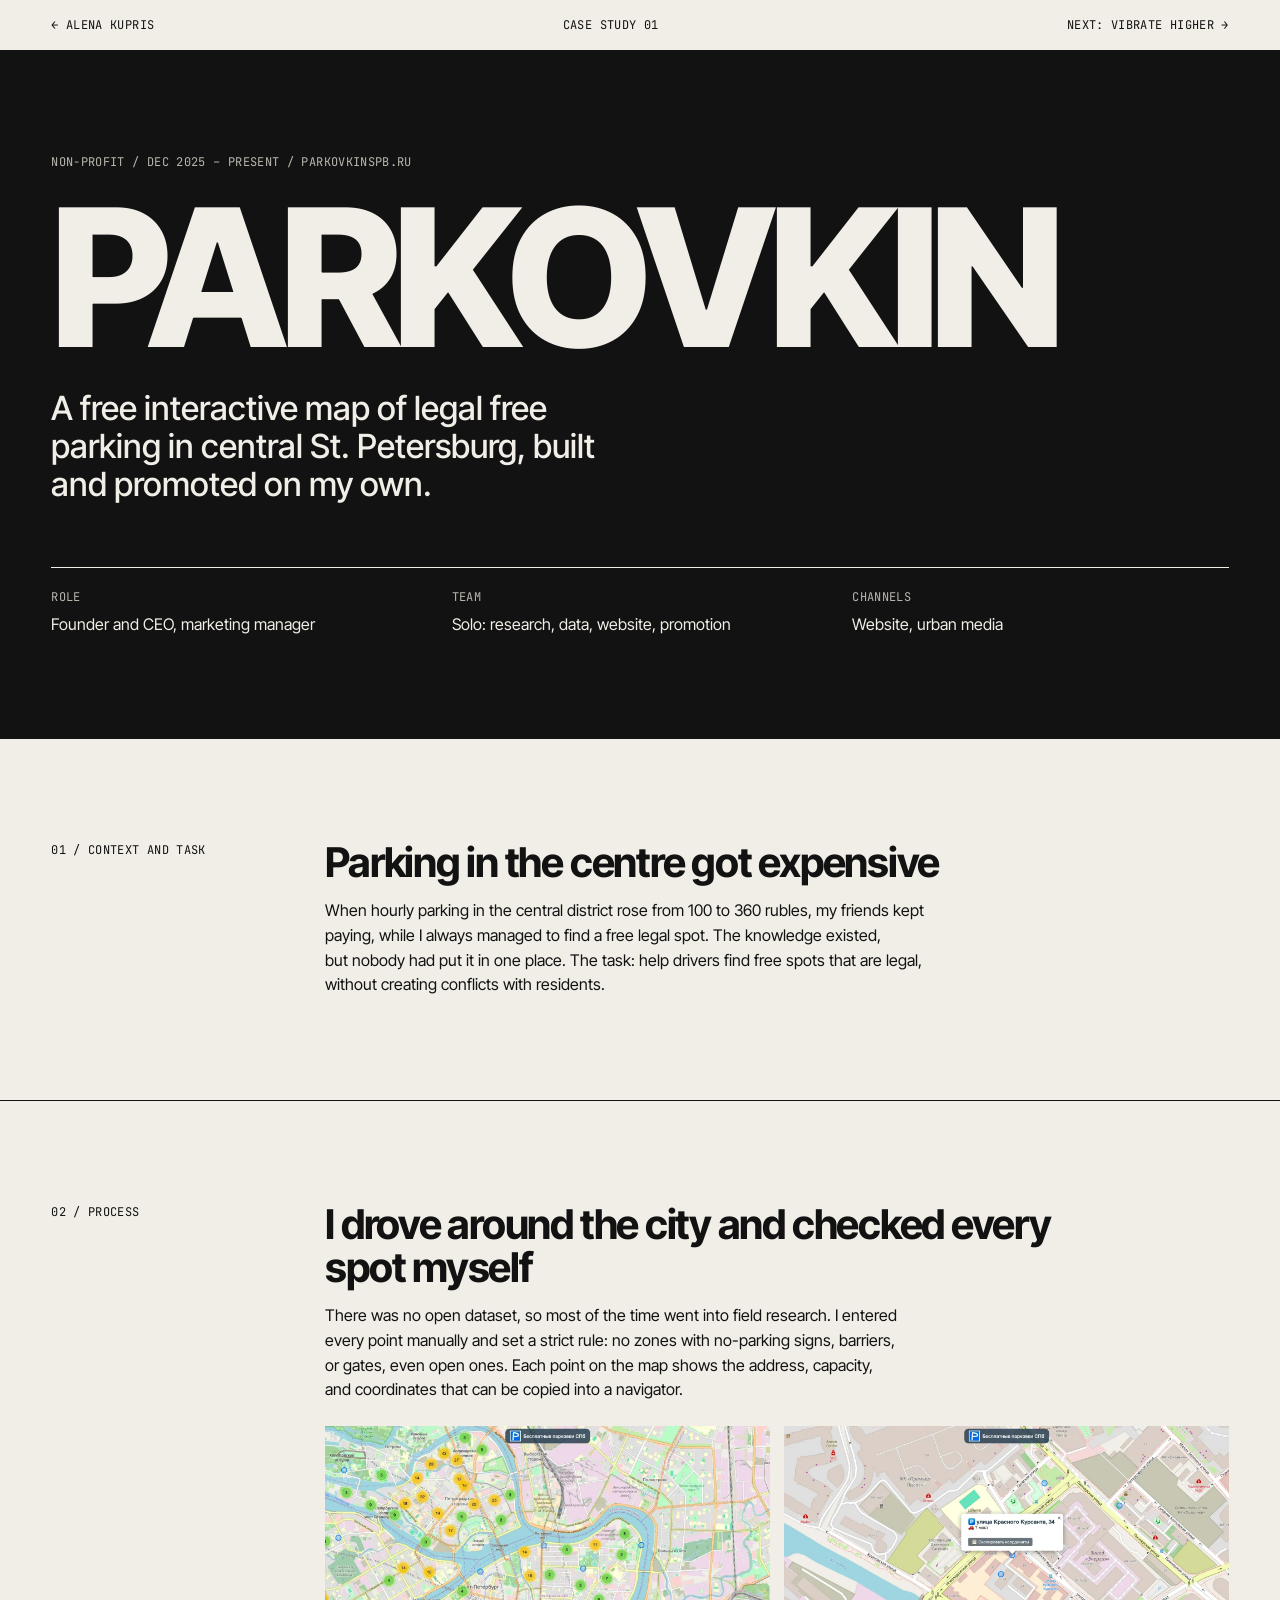
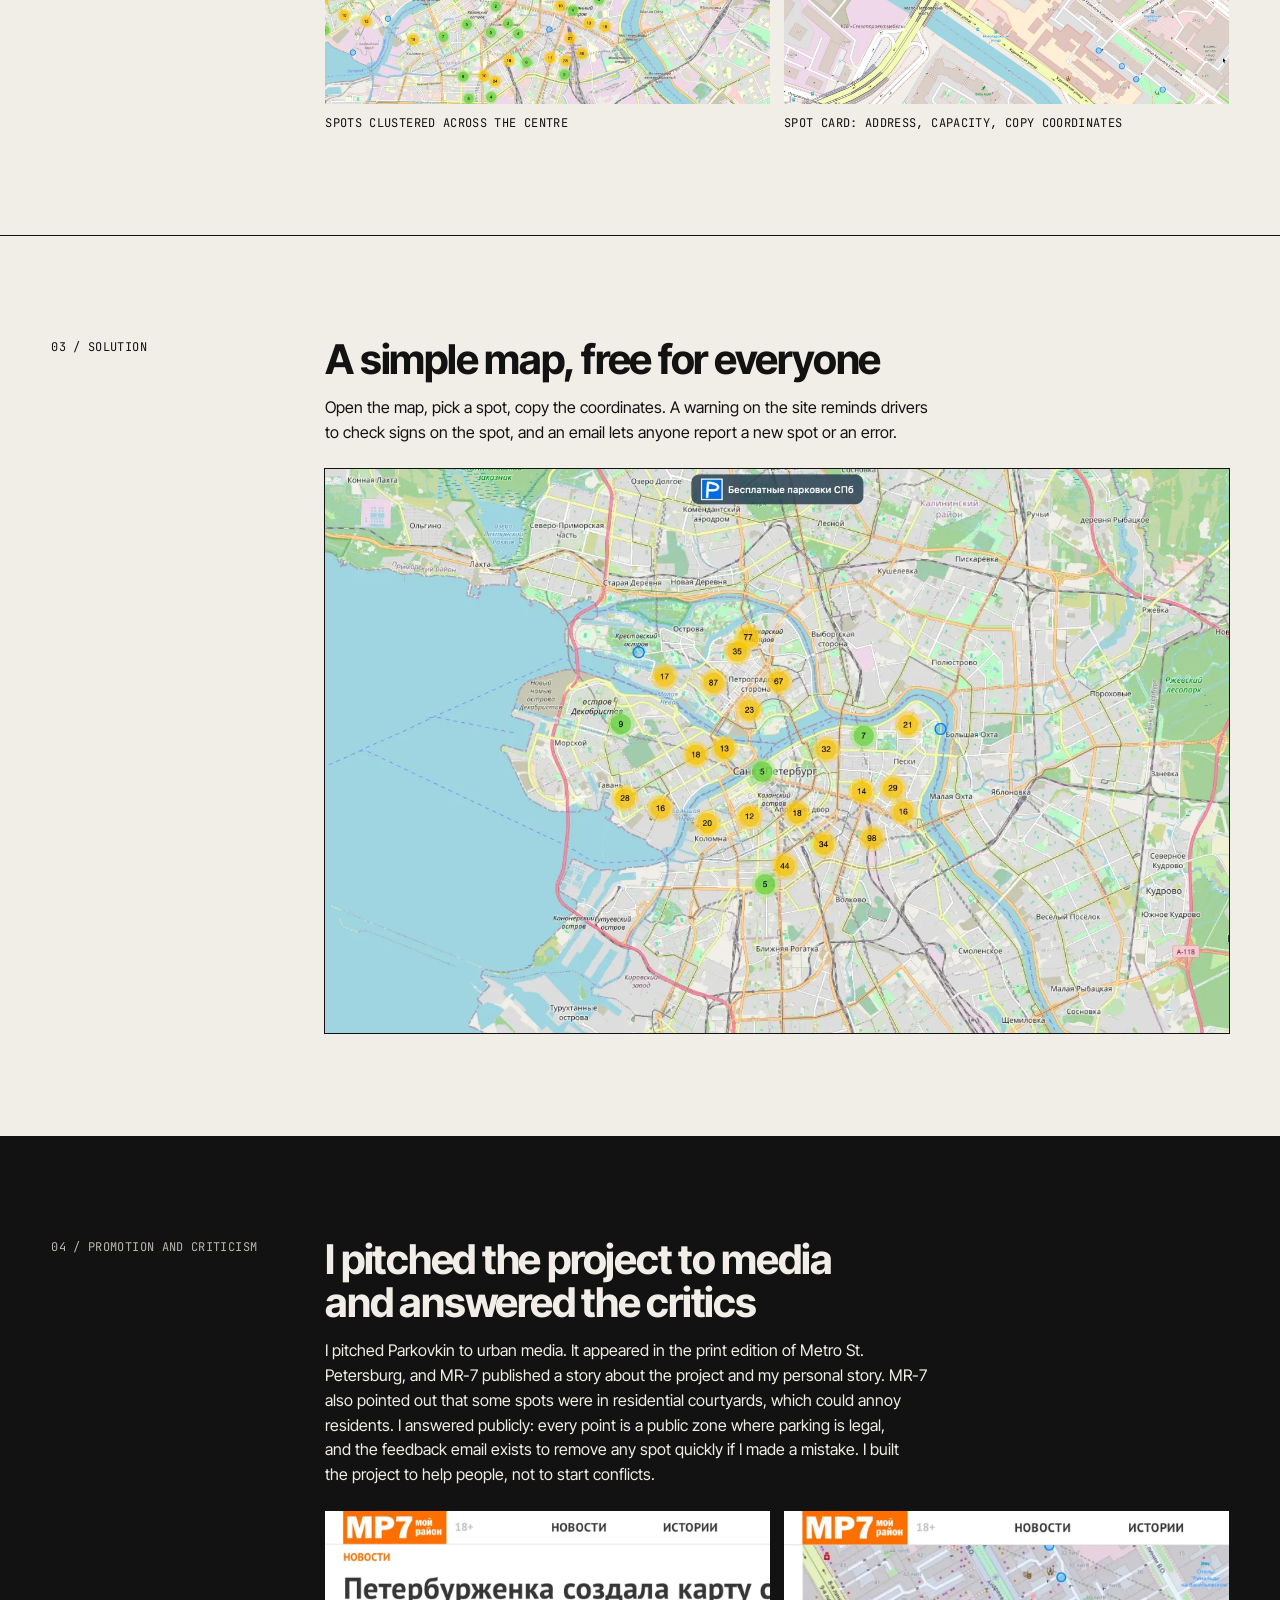
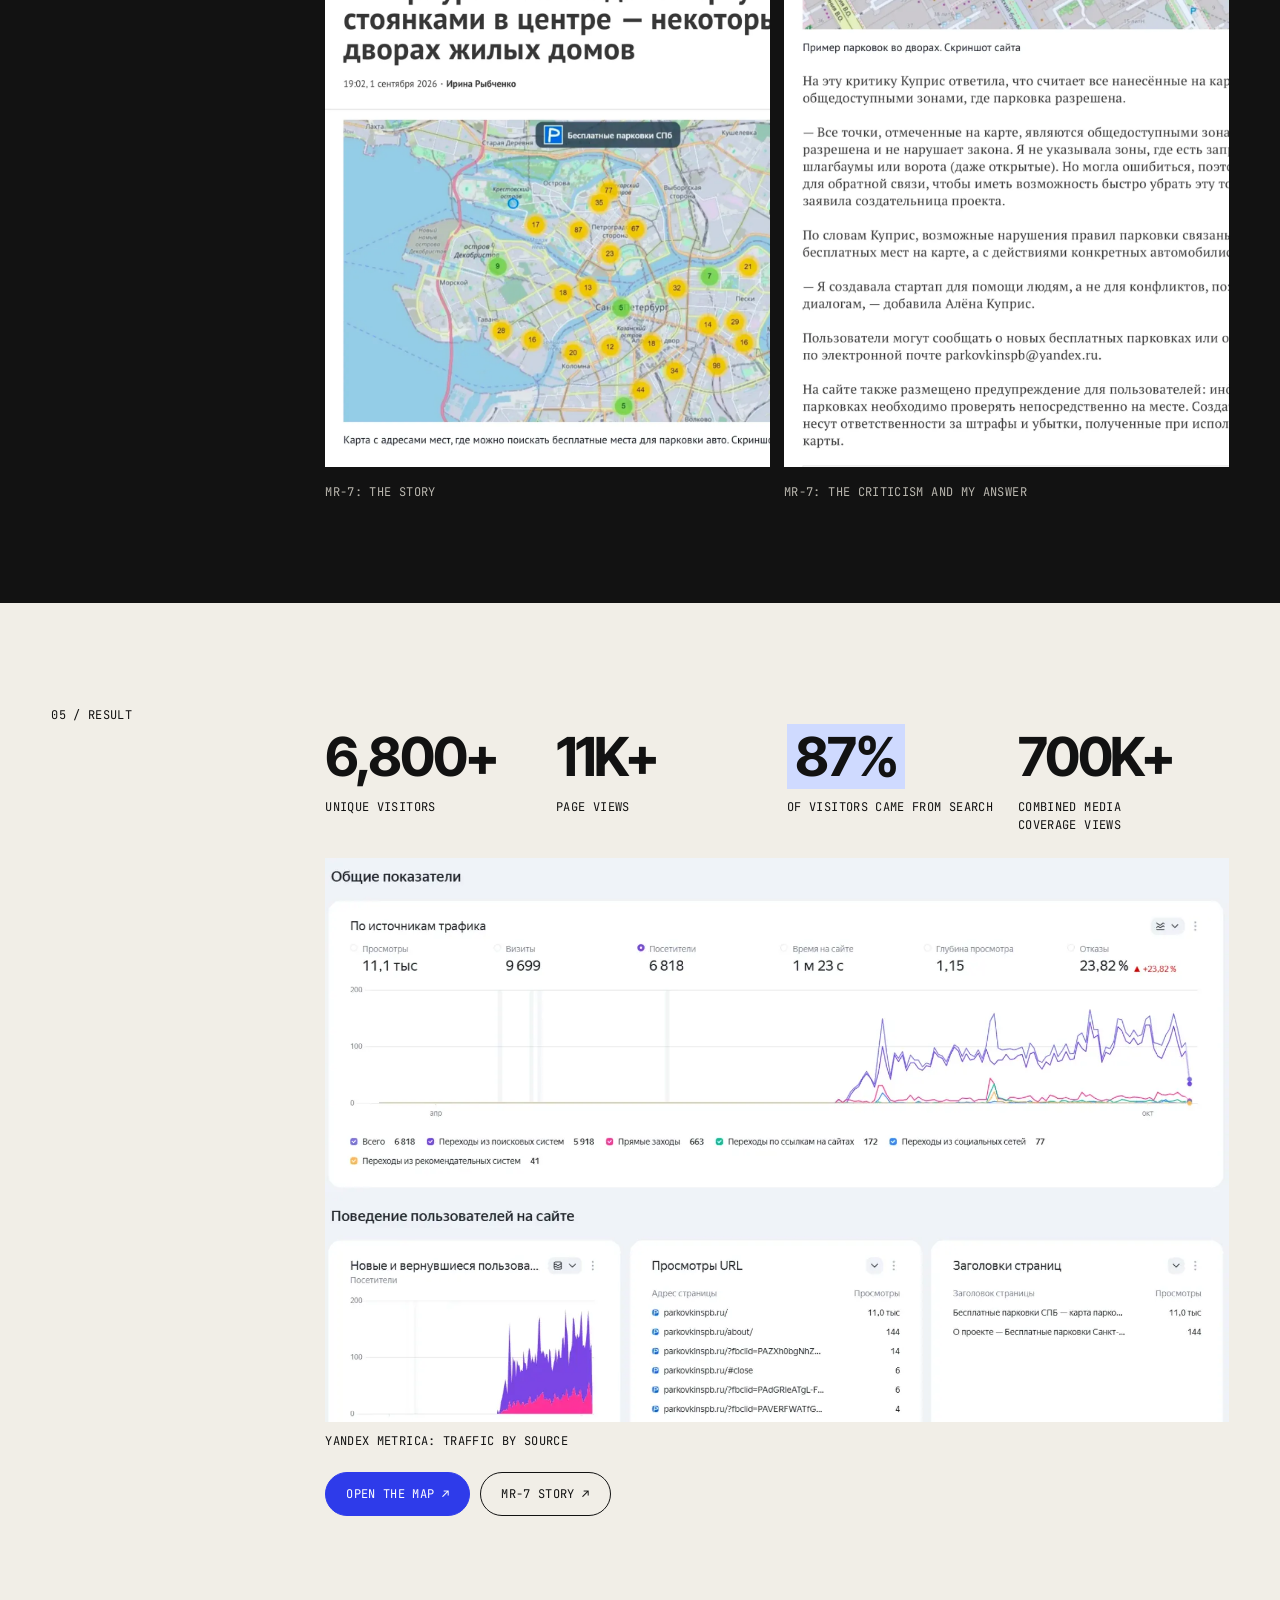
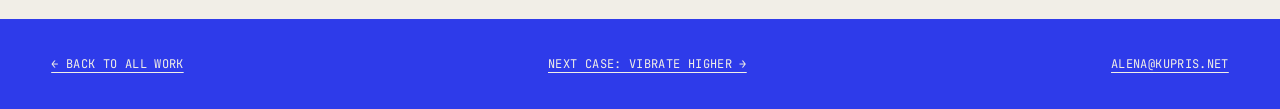
==== commit 1dac3d1f: "Add files via upload" ====
--- a/parkovkin.html
+++ b/parkovkin.html
@@ -66,8 +66,8 @@
     <h2 class="h2">I pitched the project to media and answered the critics</h2>
     <p class="body">I pitched Parkovkin to urban media. It appeared in the print edition of Metro St. Petersburg, and MR-7 published a story about the project and my personal story. MR-7 also pointed out that some spots were in residential courtyards, which could annoy residents. I answered publicly: every point is a public zone where parking is legal, and the feedback email exists to remove any spot quickly if I made a mistake. I built the project to help people, not to start conflicts.</p>
     <div class="grid2 mt">
-      <figure><div class="media media--tall" data-src="img/mr7"><span class="mono">mr7</span></div><figcaption class="mono muted">MR-7: the story</figcaption></figure>
-      <figure><div class="media media--tall" data-src="img/metro"><span class="mono">metro</span></div><figcaption class="mono muted">MR-7: the criticism and my answer</figcaption></figure>
+      <figure><div class="media media--natural" data-src="img/mr7"><span class="mono">mr7</span></div><figcaption class="mono muted">MR-7: the story</figcaption></figure>
+      <figure><div class="media media--natural" data-src="img/metro"><span class="mono">metro</span></div><figcaption class="mono muted">MR-7: the criticism and my answer</figcaption></figure>
     </div>
   </div>
 </section>
--- a/style.css
+++ b/style.css
@@ -271,3 +271,92 @@
 .case-step .stats3{grid-template-columns:repeat(4,minmax(0,1fr))}
 @media (max-width:600px){.case-step .stats3{grid-template-columns:1fr 1fr}}
 .case-step .stats3 .num{font-size:clamp(34px,4.2vw,64px)}
+
+/* ===================== v4 fixes ===================== */
+:root{--pad:max(clamp(20px,4vw,56px), calc((100vw - 1600px) / 2))}
+p,li,h1,h2,h3,h4{text-wrap:pretty}
+
+/* crowd: no articles, justified edges, always full width */
+.crowd{display:block;text-align:justify;padding:64px clamp(20px,4vw,56px) 0;word-spacing:4px;line-height:1.6}
+.crowd span{white-space:nowrap}
+
+/* about: numbers live inside the about block */
+.about{border-top:1px solid var(--ink);padding-top:clamp(36px,4.5vw,64px);padding-bottom:clamp(48px,6vw,88px);align-items:stretch}
+.about>div:last-child{display:flex;flex-direction:column}
+.about-nums{margin-top:auto;padding-top:clamp(32px,4vw,56px);display:grid;grid-template-columns:repeat(5,minmax(0,1fr));gap:20px}
+.about-nums>div{border-top:1px solid var(--ink);padding-top:14px}
+.about-nums .num{font-size:clamp(30px,3.2vw,56px)}
+.about .lead{max-width:26ch}
+
+/* breathing room between numbers and labels */
+.num{margin-bottom:12px}
+.num--xl{margin-bottom:14px}
+.key__stats{gap:36px}
+.key__stats .btns{margin-top:4px}
+
+/* case pages: narrower label column so the layout is balanced */
+.case-step{grid-template-columns:minmax(120px,210px) minmax(0,1fr)}
+.case-step .h2{max-width:28ch}
+.case-step .body{max-width:68ch}
+
+/* captions: closer to their own picture, further from the next row */
+.grid3{row-gap:clamp(32px,3.5vw,48px)}
+.grid2{row-gap:clamp(24px,3vw,40px)}
+.card h4{margin:12px 0 2px}
+figcaption{margin-top:10px}
+
+/* beyond work */
+.beyond{grid-template-columns:1fr}
+.lists{display:grid;grid-template-columns:repeat(2,minmax(0,1fr));gap:clamp(24px,5vw,72px);margin-top:clamp(32px,4vw,56px)}
+.small-list b{font-weight:700}
+
+@media (max-width:1100px){
+  .about-nums{grid-template-columns:repeat(3,minmax(0,1fr))}
+}
+@media (max-width:900px){
+  .about>div:last-child{display:block}
+  .lists{grid-template-columns:1fr}
+  .case-step{grid-template-columns:1fr}
+}
+@media (max-width:600px){
+  .about-nums{grid-template-columns:repeat(2,minmax(0,1fr))}
+  .crowd{padding:56px 16px 0;word-spacing:2px}
+}
+.crowd{word-spacing:normal;padding-left:var(--pad);padding-right:var(--pad)}
+.crowd span{display:inline-block;margin:0 2px}
+@media (max-width:600px){.crowd{padding-left:16px;padding-right:16px}}
+.giant{font-size:clamp(40px,15vw,240px)}
+@media (max-width:600px){
+  .giant--bleed{margin-right:0}
+  .giant{font-size:14.5vw}
+  .giant--md,.giant--sm{font-size:12vw}
+}
+
+/* v5: modifiers must win over the base .giant size (bug: they were overridden) */
+.giant--md{font-size:clamp(44px,8vw,128px)}
+.giant--sm{font-size:clamp(36px,6vw,96px)}
+/* headlines inside a column never grow wider than their column */
+.vibe>div:first-child,.vol>div:first-child,.vibe__art{container-type:inline-size;min-width:0}
+@supports (font-size:1cqi){
+  .vibe .giant--md{font-size:clamp(40px,18cqi,128px)}
+  .vol .giant--sm{font-size:clamp(34px,15cqi,96px)}
+}
+@media (max-width:600px){
+  .giant--md,.giant--sm{font-size:12vw}
+}
+
+/* v6: Triglinki gallery */
+.vol2{grid-template-columns:minmax(0,.8fr) minmax(0,1.4fr)}
+.trig{display:grid;grid-template-columns:1.05fr 1fr 1fr;grid-template-rows:1fr 1fr;gap:10px;aspect-ratio:16/11}
+.trig .media{aspect-ratio:auto;height:100%;min-height:0}
+.trig-a{grid-column:1;grid-row:1/3}
+.trig-b{grid-column:2/4;grid-row:1}
+.trig-c{grid-column:2;grid-row:2}
+.trig-d{grid-column:3;grid-row:2}
+@media (max-width:600px){.trig{aspect-ratio:4/5;gap:6px}}
+
+/* screenshots shown whole, never cropped */
+.media--natural{display:block;padding:0}
+.media--natural:not(.loaded){aspect-ratio:3/2;padding:10px;display:flex}
+.media--natural img{position:static;width:100%;height:auto;object-fit:initial}
+.trig-a img{object-position:15% 30%}
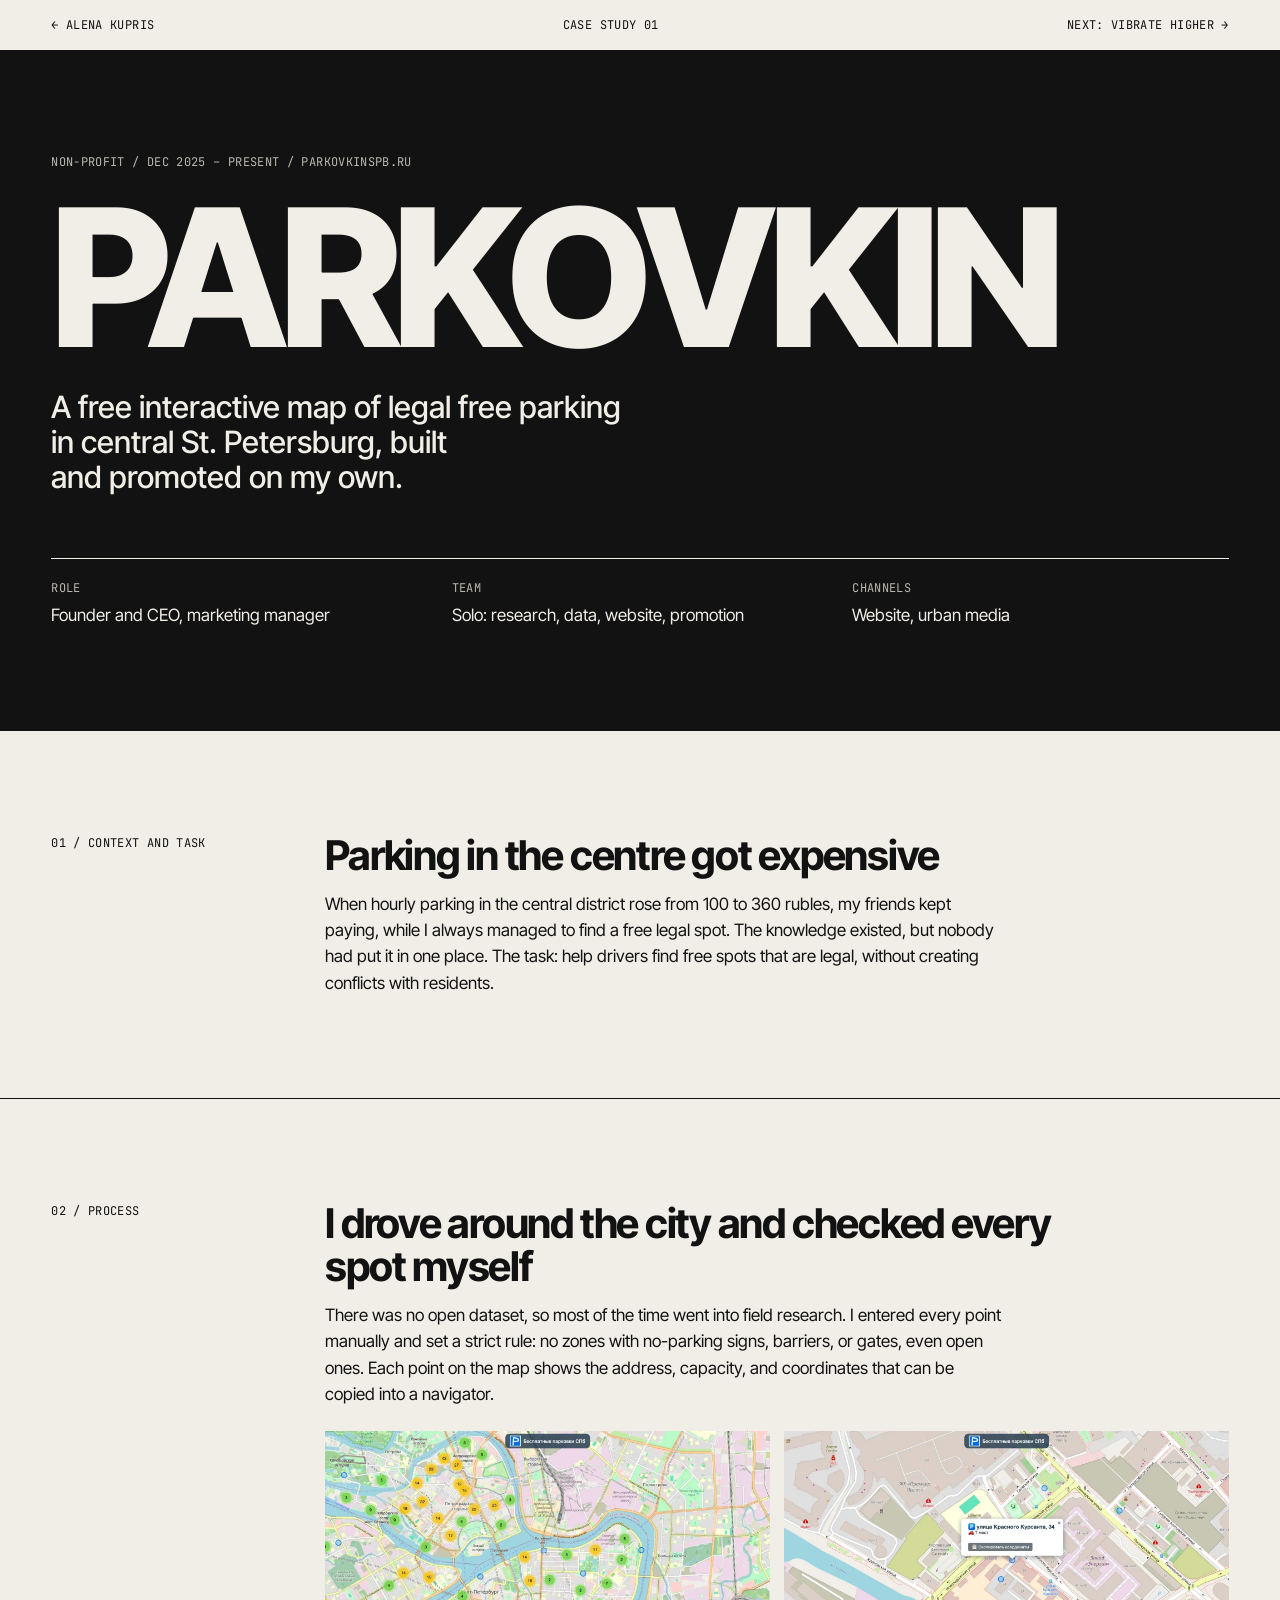
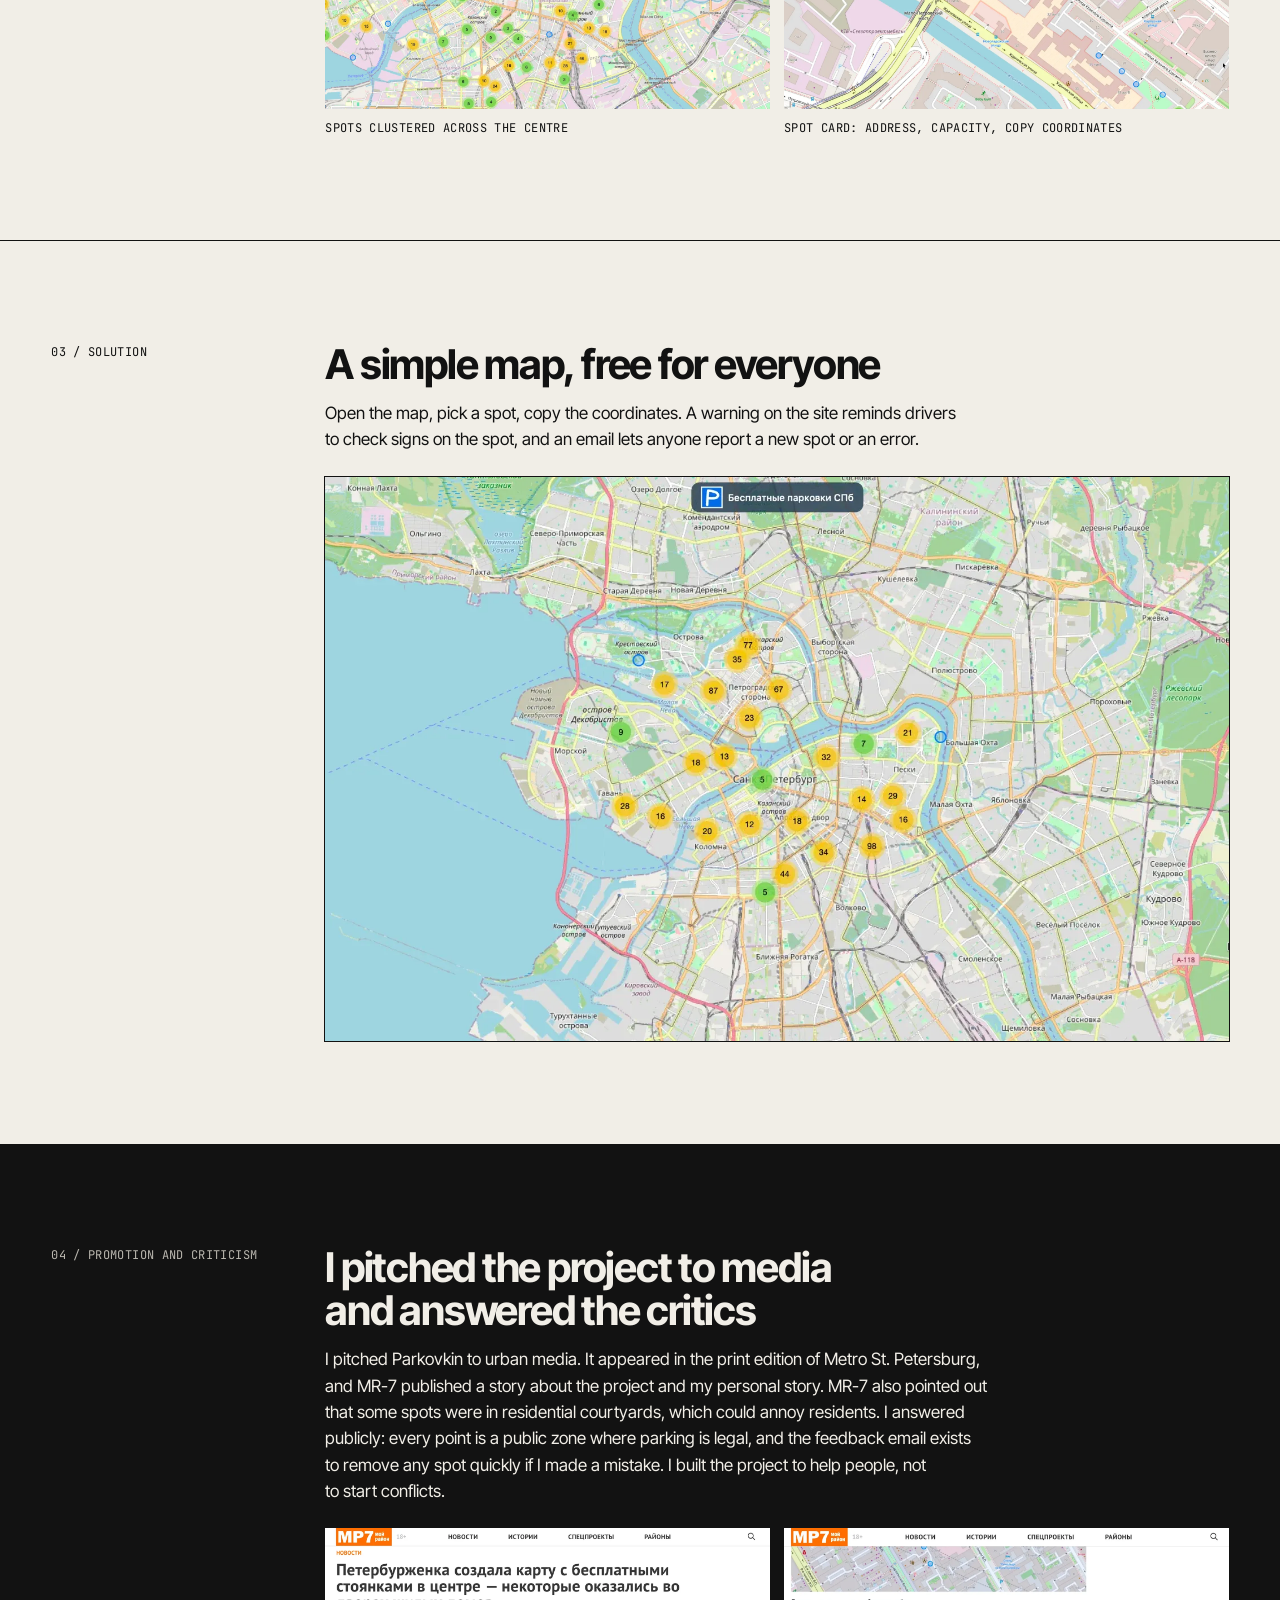
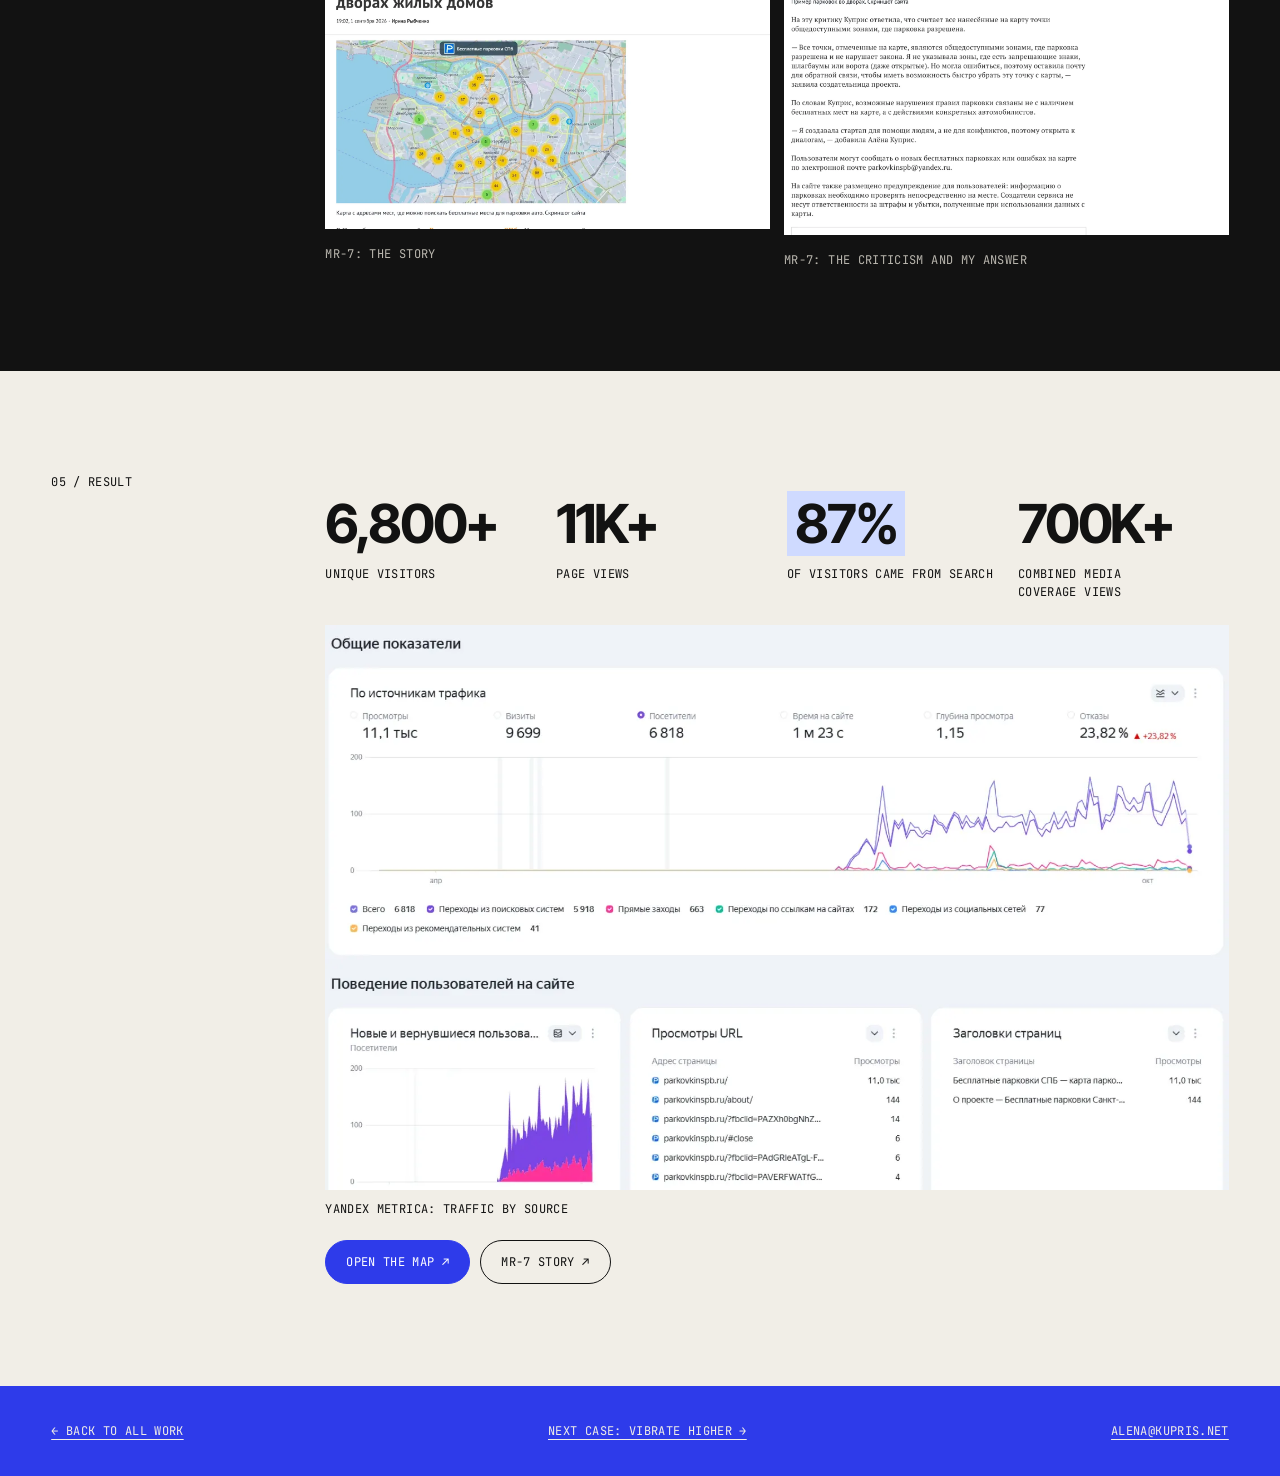
==== commit af6c7b72: "Add files via upload" ====
--- a/parkovkin.html
+++ b/parkovkin.html
@@ -14,7 +14,7 @@
 <div class="cursor" id="cursor" aria-hidden="true"></div>
 
 <nav class="pagebar mono">
-  <a href="index.html#work">← Alena Kupris</a>
+  <a href="index.html">← Alena Kupris</a>
   <span class="hide-sm">Case study 01</span>
   <a href="vibrate-higher.html">Next: Vibrate Higher →</a>
 </nav>
--- a/style.css
+++ b/style.css
@@ -360,3 +360,111 @@
 .media--natural:not(.loaded){aspect-ratio:3/2;padding:10px;display:flex}
 .media--natural img{position:static;width:100%;height:auto;object-fit:initial}
 .trig-a img{object-position:15% 30%}
+
+/* ===================== v7 ===================== */
+/* side padding back to the original: full width on every screen */
+:root{--pad:clamp(20px,4vw,56px)}
+.crowd{padding-left:var(--pad);padding-right:var(--pad)}
+
+/* no stray divider between hero and about */
+.about{border-top:0;padding-top:clamp(32px,4vw,56px)}
+.about-nums>div{border-top:0;padding-top:0}
+.about-nums .num{font-size:clamp(30px,3.2vw,64px)}
+
+/* hand-drawn ring, used sparingly: hero, about, teaching */
+.ring{padding:0 .22em;margin:0 -.22em}
+.ring svg{left:-4%;width:108%}
+
+/* fluid type: grows on large monitors, never below a readable size */
+.mono{font-size:clamp(11px,calc(.2vw + 9px),14px)}
+.body,.facts li,.job>p:last-child,.r>p:last-child,.cols3 p:last-child,.steps p:last-child{font-size:clamp(15px,calc(.45vw + 9px),20px)}
+.proof span{font-size:clamp(13px,calc(.3vw + 9px),17px)}
+.small-list li{font-size:clamp(14px,calc(.35vw + 9px),18px)}
+.card h4,.w h3{font-size:clamp(18px,calc(.5vw + 11px),24px)}
+.case-step .body,.case-facts p:last-child{font-size:clamp(16px,calc(.45vw + 10px),21px)}
+.lead{font-size:clamp(22px,2.4vw,48px)}
+.hero__claim{font-size:clamp(20px,2.2vw,44px)}
+.co__line{font-size:clamp(17px,1.5vw,28px)}
+.proof b{font-size:clamp(28px,3vw,60px)}
+
+/* captions sit close to their image, rows sit far apart */
+.grid3{row-gap:clamp(40px,4vw,64px)}
+.card h4{margin:14px 0 4px}
+
+/* image slider */
+.slider{position:relative}
+.slider__track{display:flex;overflow-x:auto;scroll-snap-type:x mandatory;scrollbar-width:none;-webkit-overflow-scrolling:touch}
+.slider__track::-webkit-scrollbar{display:none}
+.slider__track>.media{flex:0 0 100%;scroll-snap-align:start}
+.slider__ui{display:flex;align-items:center;gap:12px;margin-top:12px}
+.slider__btn{background:none;border:1px solid currentColor;color:inherit;border-radius:40px;width:44px;height:34px;font:inherit;font-size:16px;line-height:1}
+.slider__btn:hover{background:var(--paper);color:var(--ink)}
+.card h4 a:hover{color:var(--sig-dark)}
+.about-nums .ring{padding:0 .4em;margin:0 -.4em}
+
+/* v8: slides keep the whole screenshot, on its own background */
+.slider .media.loaded{background:var(--slide-bg,#111)}
+.slider .media img{object-fit:contain}
+/* diplomas */
+.diplomas{margin-top:clamp(40px,5vw,72px)}
+.dip-grid{display:grid;grid-template-columns:repeat(4,minmax(0,1fr));gap:clamp(14px,2vw,28px)}
+.media--doc{aspect-ratio:3/4;background:#e6e2d8}
+.media--doc.loaded{background:#e6e2d8}
+.media--doc img{object-fit:contain;padding:8px}
+.dip-grid a{display:block;transition:transform .25s}
+.dip-grid a:hover{transform:translateY(-4px)}
+@media (max-width:900px){.dip-grid{grid-template-columns:repeat(2,minmax(0,1fr))}}
+
+/* v9: diplomas — 3 vertical + 1 horizontal in one even row */
+.dip-grid{grid-template-columns:repeat(5,minmax(0,1fr));align-items:stretch}
+.dip-grid figure{display:flex;flex-direction:column}
+.dip-grid a{flex:1;display:flex}
+.media--doc{aspect-ratio:1200/1653;width:100%;background:none;padding:0}
+.media--doc.loaded{background:none}
+.media--doc img{object-fit:contain;padding:0;filter:drop-shadow(0 6px 18px rgba(0,0,0,.12))}
+.dip-wide{grid-column:span 2}
+.dip-wide .media--doc{aspect-ratio:auto;height:100%}
+@media (max-width:900px){
+  .dip-grid{grid-template-columns:repeat(3,minmax(0,1fr))}
+  .dip-wide{grid-column:1/-1}
+  .dip-wide .media--doc{aspect-ratio:2264/1636;height:auto}
+}
+
+/* v9: body text a step larger on every screen */
+.body,.facts li,.job>p:last-child,.r>p:last-child,.cols3 p:last-child,.steps p:last-child{font-size:clamp(16px,calc(.4vw + 11px),21px);line-height:1.55}
+.case-step .body,.case-facts p:last-child{font-size:clamp(17px,calc(.4vw + 11.5px),22px)}
+.mono{font-size:clamp(12px,calc(.15vw + 10px),15px)}
+.proof span{font-size:clamp(14px,calc(.3vw + 10px),18px)}
+.small-list li{font-size:clamp(15px,calc(.35vw + 10px),19px)}
+
+/* v10: slider moves by transform, so no sliver of the previous slide shows */
+.slider{overflow:hidden}
+.slider__track{overflow:visible;scroll-snap-type:none;transition:transform .45s cubic-bezier(.2,.7,.2,1);touch-action:pan-y;will-change:transform}
+@media (prefers-reduced-motion:reduce){.slider__track{transition:none}}
+
+/* portrait: safe on iOS Safari (stretch + aspect-ratio bug) */
+.about>.media--portrait{align-self:start;width:100%}
+@media (max-width:900px){.about>.media--portrait{max-width:none;min-height:calc((100vw - 2 * var(--pad)) * 1.333)}}
+
+/* research list: no lines, generous spacing */
+.plain-list li{border:0 !important;padding:0;margin-bottom:clamp(20px,2.2vw,32px)}
+.plain-list li:last-child{margin-bottom:0}
+
+/* Silence of Nature: posters on top, two animations below */
+.sil-media{display:flex;flex-direction:column;gap:14px}
+.sil-videos{display:grid;grid-template-columns:repeat(2,minmax(0,1fr));gap:14px}
+.media--vert{aspect-ratio:9/16;background-color:#d8d3c8}
+.media--vert.loaded{background:#111}
+
+/* Nochlezhka */
+.noch{display:grid;grid-template-columns:minmax(0,.8fr) minmax(0,1.4fr);gap:clamp(24px,5vw,72px);margin-top:clamp(48px,6vw,88px);padding-top:clamp(32px,4vw,48px);border-top:1px solid var(--ink);align-items:start}
+.noch__grid{display:grid;grid-template-columns:repeat(4,minmax(0,1fr));gap:10px}
+.media--post{aspect-ratio:4/5}
+@media (max-width:900px){.noch{grid-template-columns:1fr}.noch__grid{grid-template-columns:repeat(2,minmax(0,1fr))}}
+/* big titles and numbers inside text columns never overflow */
+.noch>div:first-child{container-type:inline-size;min-width:0}
+@supports (font-size:1cqi){ .noch .giant--sm{font-size:clamp(34px,15cqi,96px)} }
+.vol .stats3 .num,.teach .stats3 .num{font-size:clamp(30px,8.5cqi,60px);white-space:nowrap}
+.vol .stats3,.teach .stats3{gap:clamp(16px,3cqi,32px)}
+.teach>div:first-child{container-type:inline-size;min-width:0}
+@supports (font-size:1cqi){ .noch .giant--sm{font-size:clamp(32px,12.5cqi,96px)} }
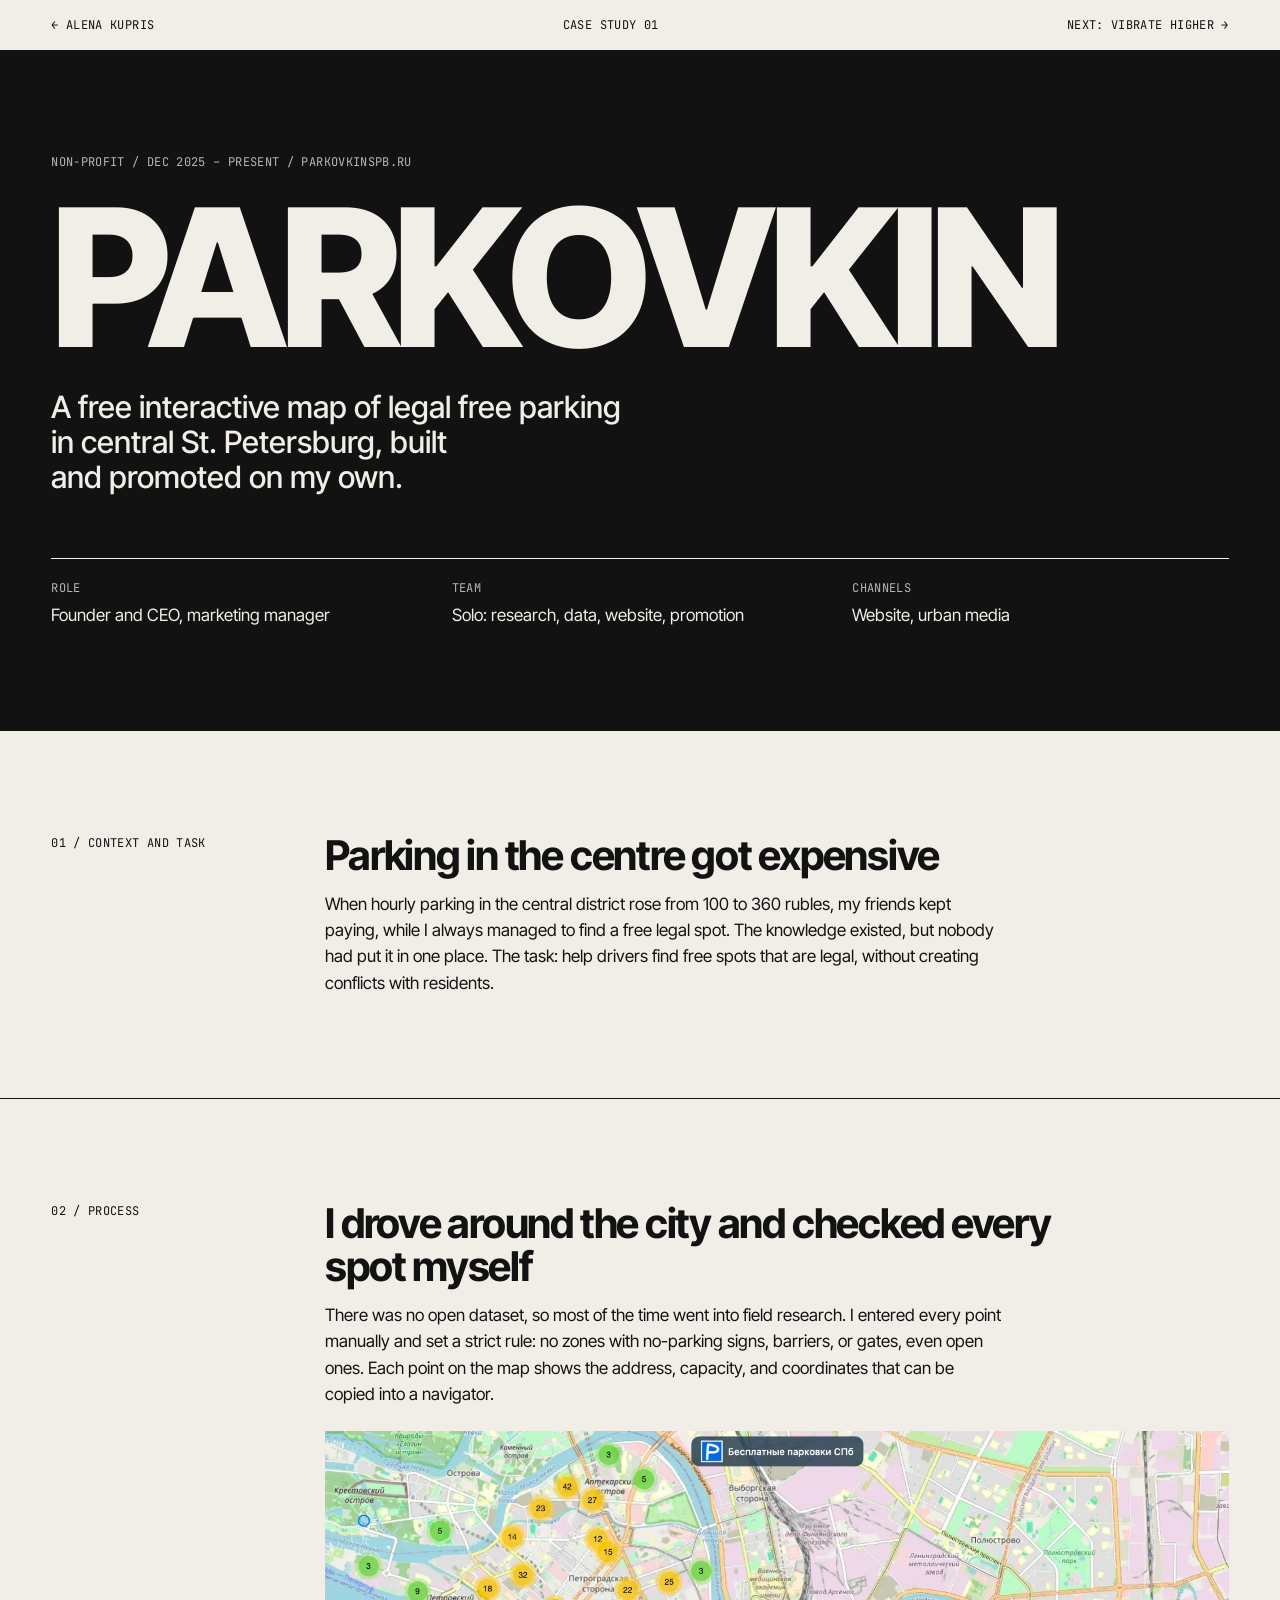
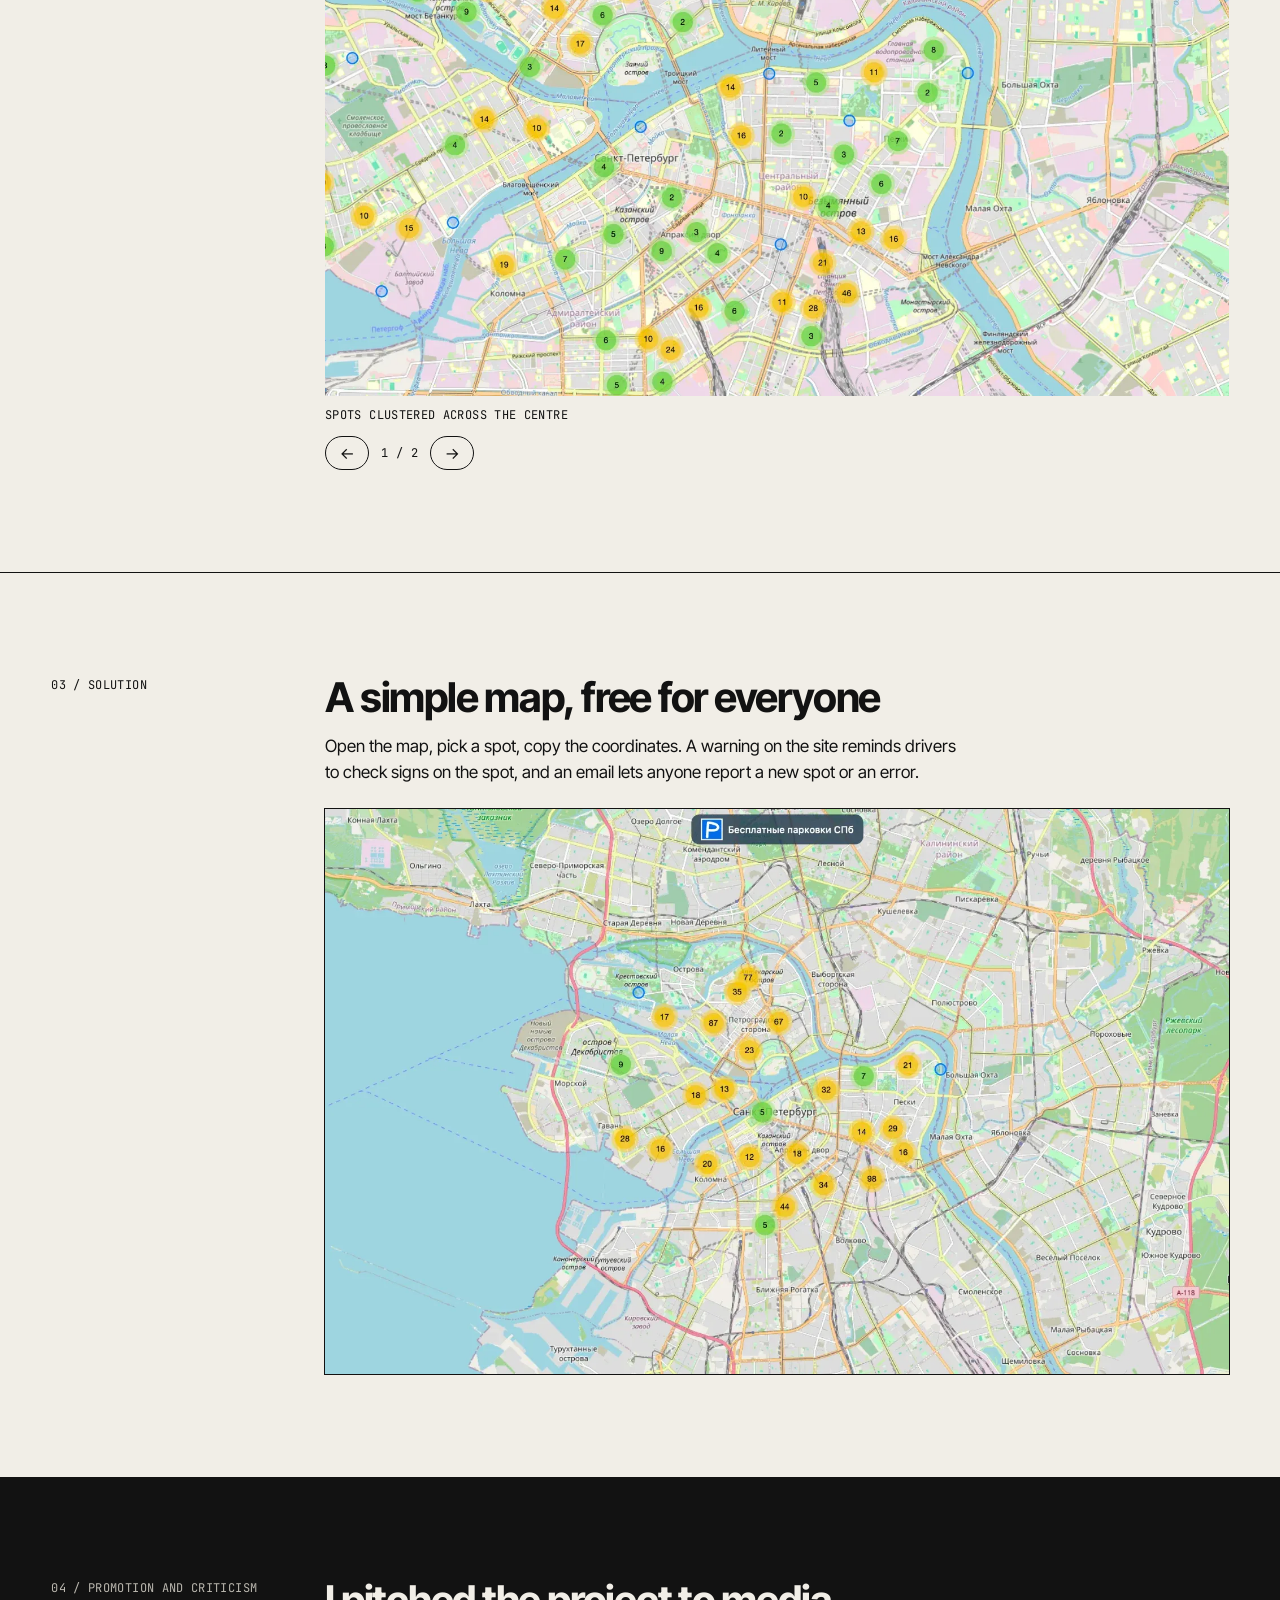
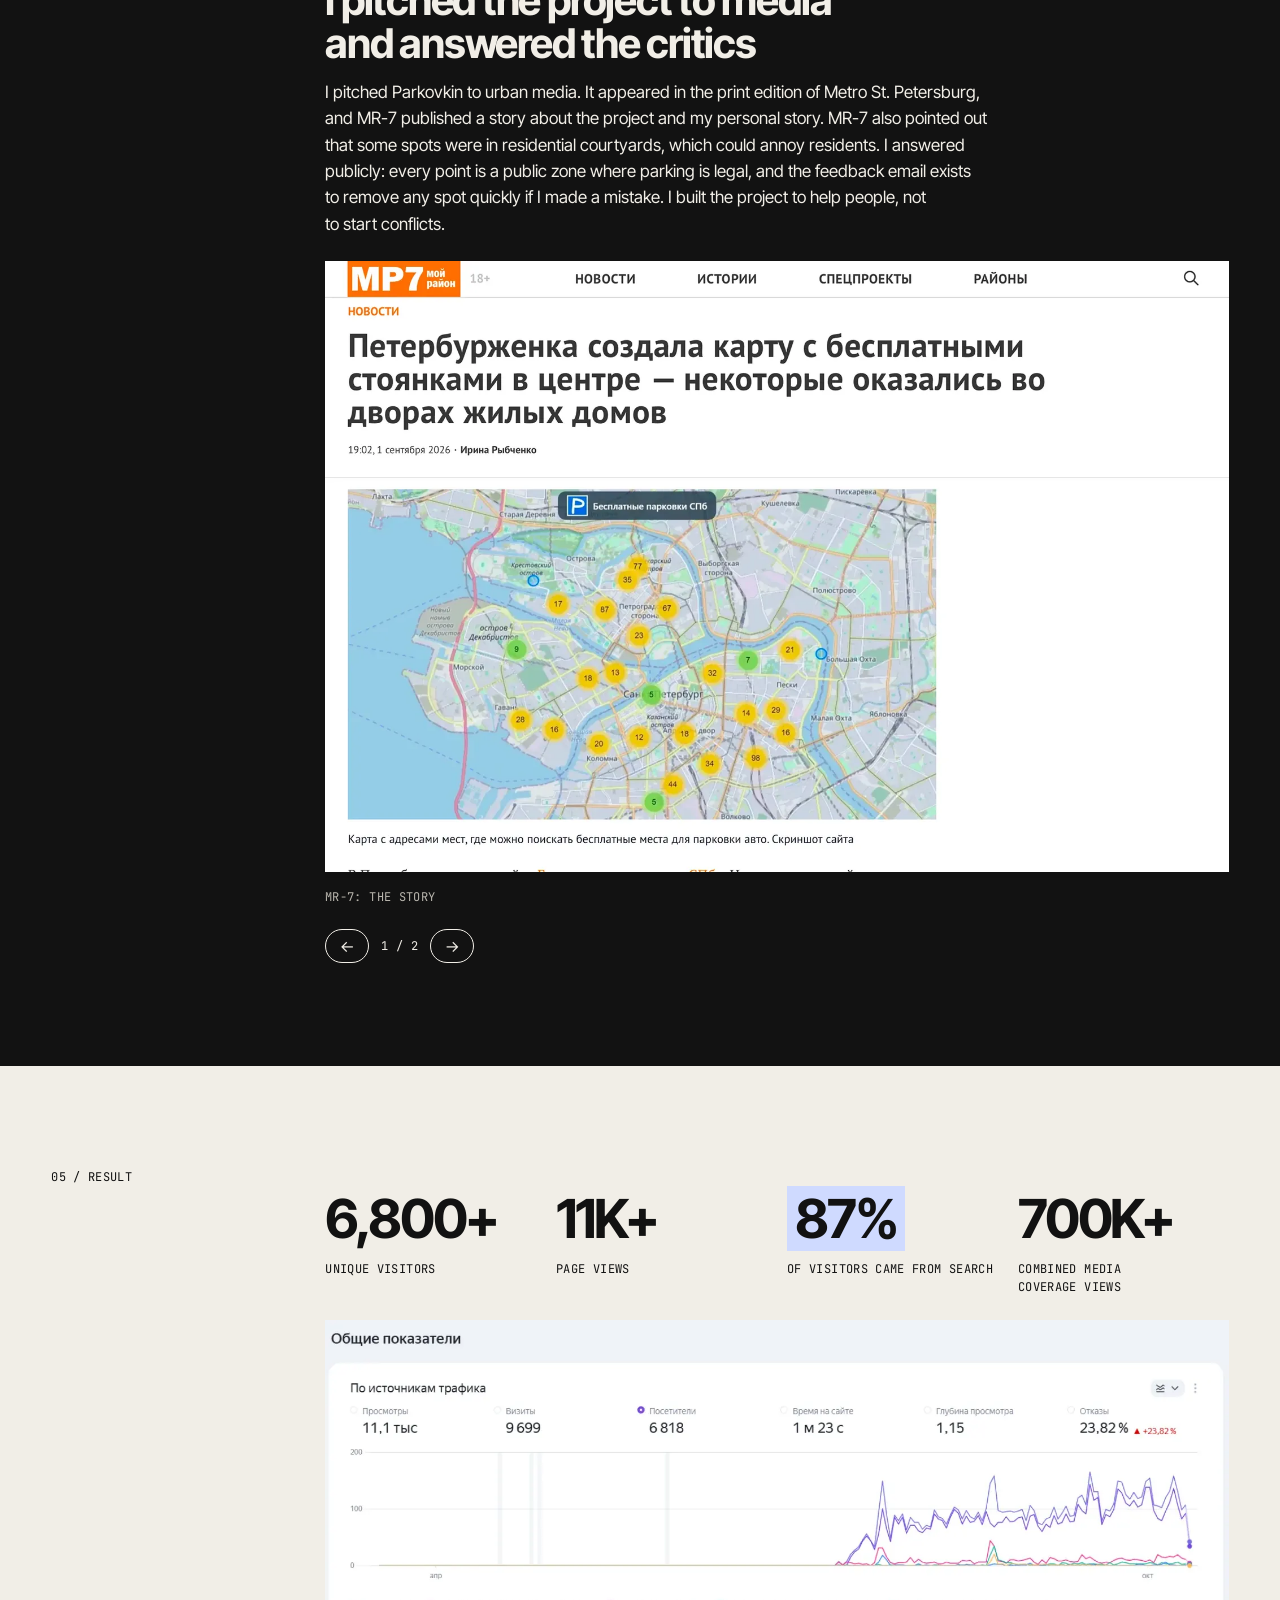
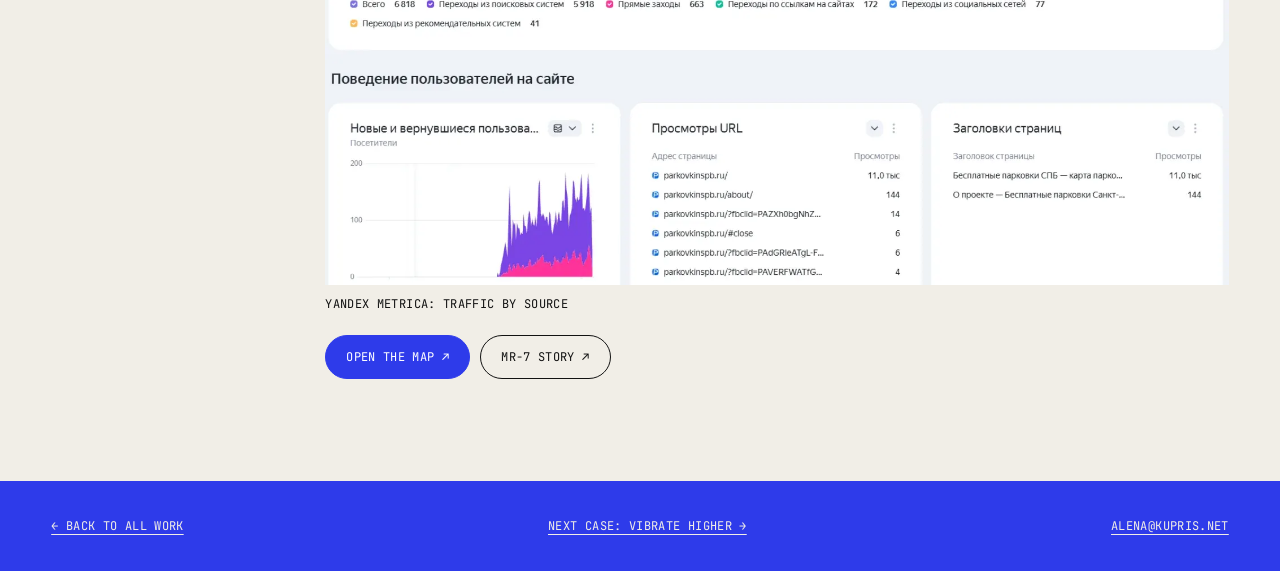
==== commit 29c7e399: "Add files via upload" ====
--- a/parkovkin.html
+++ b/parkovkin.html
@@ -44,10 +44,7 @@
   <div>
     <h2 class="h2">I drove around the city and checked every spot myself</h2>
     <p class="body">There was no open dataset, so most of the time went into field research. I entered every point manually and set a strict rule: no zones with no-parking signs, barriers, or gates, even open ones. Each point on the map shows the address, capacity, and coordinates that can be copied into a navigator.</p>
-    <div class="grid2 mt">
-      <figure><div class="media media--wide" data-src="img/parkovkin-field"><span class="mono">parkovkin-field</span></div><figcaption class="mono">Spots clustered across the centre</figcaption></figure>
-      <figure><div class="media media--wide" data-src="img/parkovkin-map"><span class="mono">parkovkin-map</span></div><figcaption class="mono">Spot card: address, capacity, copy coordinates</figcaption></figure>
-    </div>
+    <div class="slider mt"><div class="slider__track"><figure><div class="media media--wide" data-src="img/parkovkin-field"><span class="mono">parkovkin-field</span></div><figcaption class="mono">Spots clustered across the centre</figcaption></figure><figure><div class="media media--wide" data-src="img/parkovkin-map"><span class="mono">parkovkin-map</span></div><figcaption class="mono">Spot card: address, capacity, copy coordinates</figcaption></figure></div><div class="slider__ui"><button class="slider__btn" data-dir="-1" aria-label="Previous image">←</button><span class="slider__count mono">1 / 2</span><button class="slider__btn" data-dir="1" aria-label="Next image">→</button></div></div>
   </div>
 </section>
 
@@ -65,10 +62,7 @@
   <div>
     <h2 class="h2">I pitched the project to media and answered the critics</h2>
     <p class="body">I pitched Parkovkin to urban media. It appeared in the print edition of Metro St. Petersburg, and MR-7 published a story about the project and my personal story. MR-7 also pointed out that some spots were in residential courtyards, which could annoy residents. I answered publicly: every point is a public zone where parking is legal, and the feedback email exists to remove any spot quickly if I made a mistake. I built the project to help people, not to start conflicts.</p>
-    <div class="grid2 mt">
-      <figure><div class="media media--natural" data-src="img/mr7"><span class="mono">mr7</span></div><figcaption class="mono muted">MR-7: the story</figcaption></figure>
-      <figure><div class="media media--natural" data-src="img/metro"><span class="mono">metro</span></div><figcaption class="mono muted">MR-7: the criticism and my answer</figcaption></figure>
-    </div>
+    <div class="slider mt"><div class="slider__track"><figure><div class="media media--natural" data-src="img/mr7"><span class="mono">mr7</span></div><figcaption class="mono muted">MR-7: the story</figcaption></figure><figure><div class="media media--natural" data-src="img/metro"><span class="mono">metro</span></div><figcaption class="mono muted">MR-7: the criticism and my answer</figcaption></figure></div><div class="slider__ui"><button class="slider__btn" data-dir="-1" aria-label="Previous image">←</button><span class="slider__count mono">1 / 2</span><button class="slider__btn" data-dir="1" aria-label="Next image">→</button></div></div>
   </div>
 </section>
 
--- a/style.css
+++ b/style.css
@@ -468,3 +468,46 @@
 .vol .stats3,.teach .stats3{gap:clamp(16px,3cqi,32px)}
 .teach>div:first-child{container-type:inline-size;min-width:0}
 @supports (font-size:1cqi){ .noch .giant--sm{font-size:clamp(32px,12.5cqi,96px)} }
+
+/* ===================== v11 ===================== */
+.nowrap{white-space:nowrap}
+/* Silence videos: cropped, both the same size */
+.media--vert{aspect-ratio:360/468}
+/* any video inside a slider is shown whole */
+.slider .media video{object-fit:contain}
+/* sliders can hold figures with captions (case page) */
+.slider__track{align-items:flex-start}
+.slider__track>*{flex:0 0 100%;min-width:0}
+.slider__track figcaption{margin-top:10px}
+
+/* diploma lightbox */
+.lightbox{position:fixed;inset:0;z-index:900;display:flex;align-items:center;justify-content:center;padding:clamp(16px,4vw,56px);background:rgba(18,18,18,.88);opacity:0;visibility:hidden;transition:opacity .25s,visibility .25s}
+.lightbox.is-open{opacity:1;visibility:visible}
+.lightbox__fig{margin:0;max-width:min(92vw,1100px);max-height:100%;display:flex;flex-direction:column;align-items:center;gap:12px}
+.lightbox__fig img{max-width:100%;max-height:calc(100vh - 140px);max-height:calc(100svh - 140px);object-fit:contain;box-shadow:0 20px 60px rgba(0,0,0,.4)}
+.lightbox__fig figcaption{color:var(--paper);text-align:center}
+.lightbox__close{position:absolute;top:calc(16px + env(safe-area-inset-top,0px));right:16px;width:48px;height:48px;border-radius:50%;border:1px solid var(--paper);background:transparent;color:var(--paper);font-size:28px;line-height:1;display:flex;align-items:center;justify-content:center}
+.lightbox__close:hover{background:var(--paper);color:var(--ink)}
+.dip-grid a{cursor:zoom-in}
+
+/* mobile fixes */
+@media (max-width:900px){
+  .vol2{grid-template-columns:1fr}
+}
+@media (max-width:600px){
+  /* crowd: phrases may wrap, so justified lines have no empty corridors */
+  .crowd span{display:inline;white-space:normal;margin:0}
+  .crowd .hl{white-space:nowrap}
+  .crowd{word-spacing:0;font-size:11.5px}
+}
+
+/* logos of awarding organizations, above the diplomas */
+.logos{display:grid;grid-template-columns:repeat(4,minmax(0,1fr));gap:clamp(16px,3vw,48px);align-items:center;margin-bottom:clamp(28px,3.5vw,48px)}
+.media--logo{height:clamp(56px,6vw,96px);background:repeating-linear-gradient(45deg,#dcd8cf 0 8px,#d2cec4 8px 16px)}
+.media--logo.loaded{background:none}
+.media--logo img{object-fit:contain;padding:4px;filter:grayscale(1);opacity:.85;transition:filter .3s,opacity .3s}
+.media--logo:hover img{filter:none;opacity:1}
+@media (max-width:600px){.logos{grid-template-columns:repeat(2,minmax(0,1fr))}}
+
+.logos{grid-template-columns:repeat(5,minmax(0,1fr))}
+@media (max-width:600px){.logos{grid-template-columns:repeat(6,minmax(0,1fr))}.logos>.media--logo{grid-column:span 2}.logos>.media--logo:nth-child(4){grid-column:2/span 2}}
